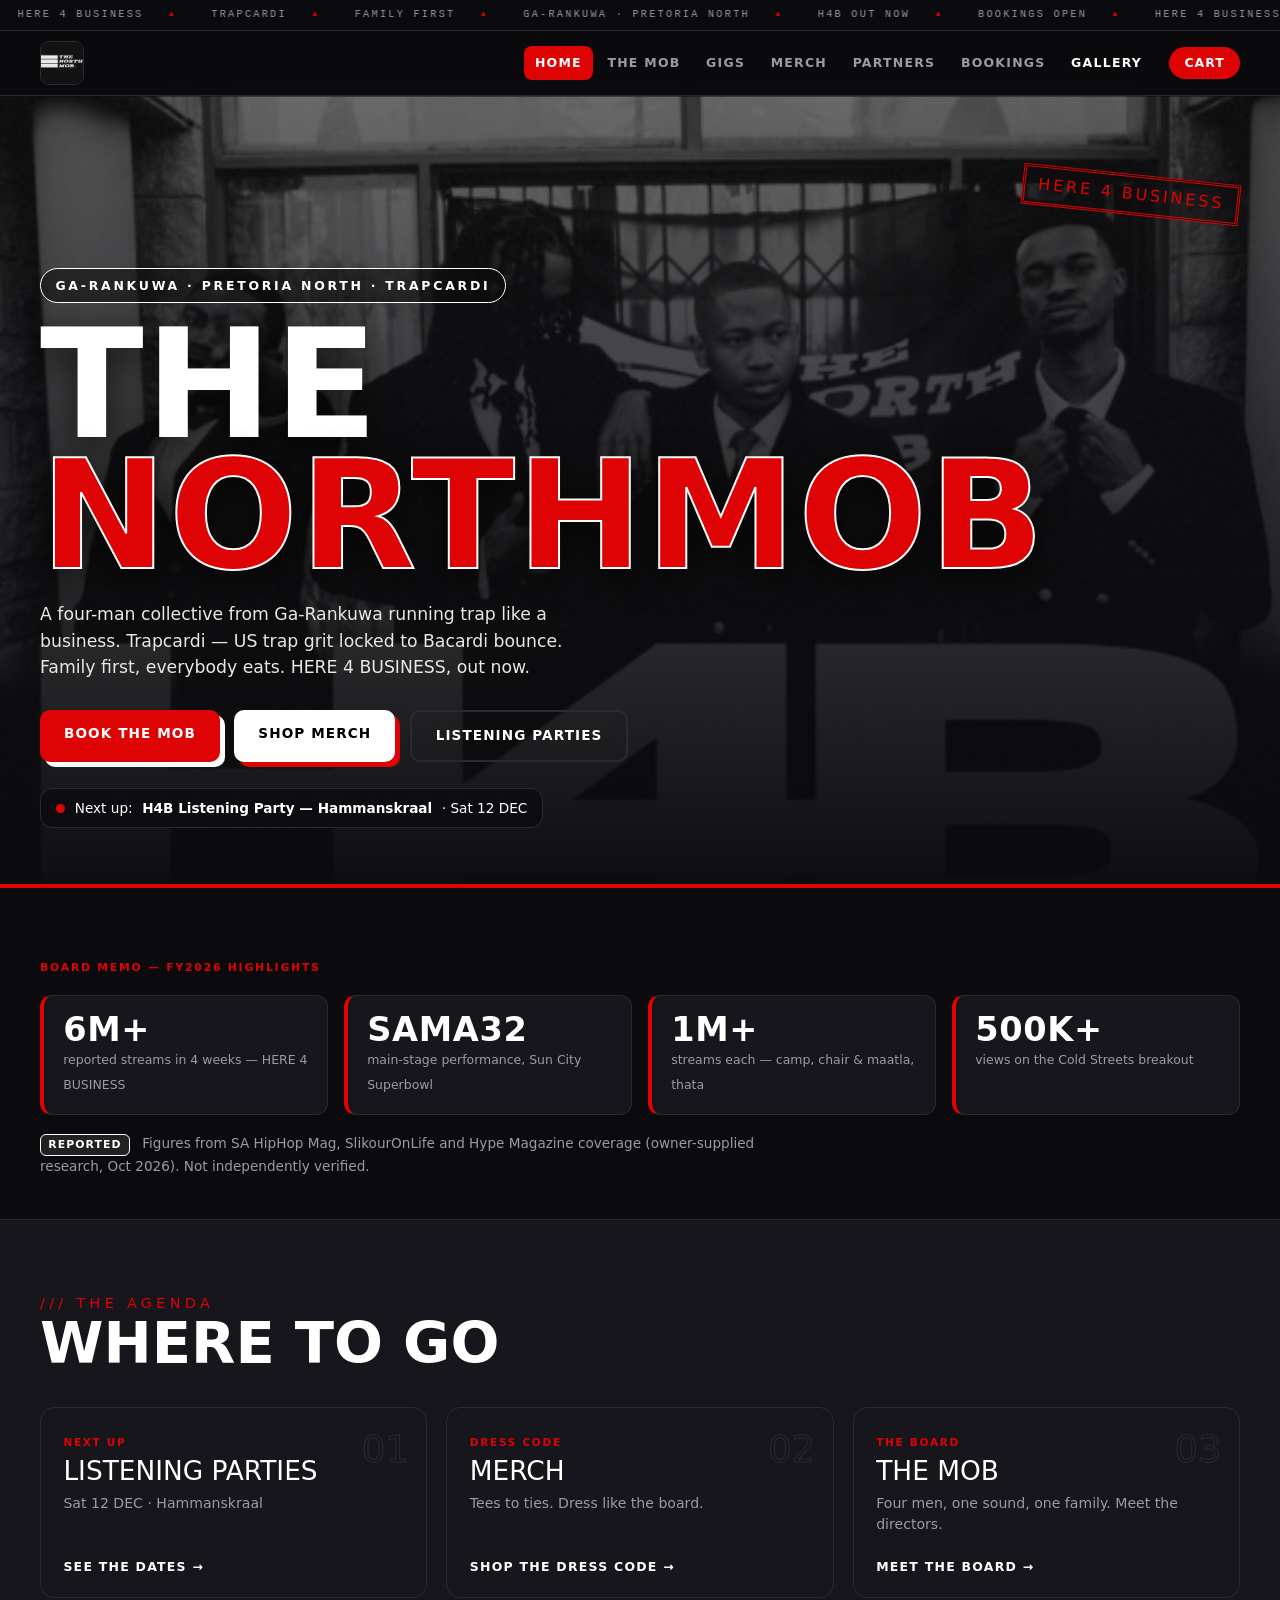
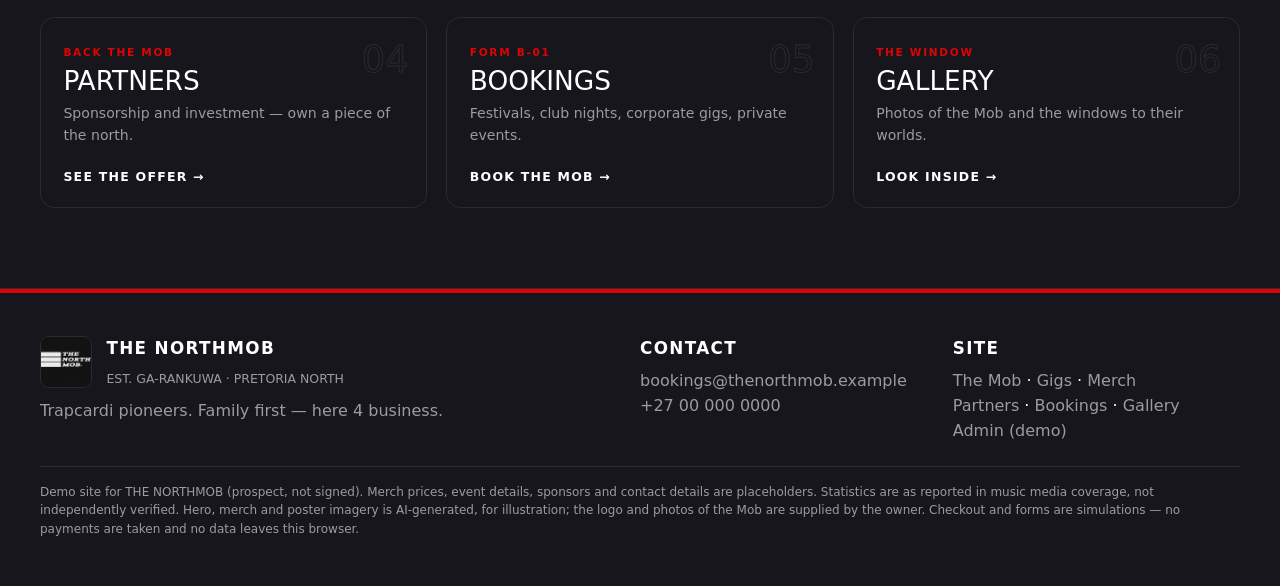
==== index.html @ a61b0e23 "THE NORTHMOB demo site — 7-page storefront + admin (build 5) - Multi-page: home, the-mob, gigs, merc" ====
<!DOCTYPE html>
<html lang="en">
<head>
  <meta charset="UTF-8">
  <meta name="viewport" content="width=device-width, initial-scale=1">
  <title>THE NORTHMOB — Trapcardi · Ga-Rankuwa, Pretoria North</title>
  <meta name="description" content="THE NORTHMOB — the Trapcardi collective from Ga-Rankuwa, Pretoria North. Listening parties, merch, bookings, sponsors and investors. Here 4 Business.">
  <meta name="theme-color" content="#0B0B0E">
  <link rel="icon" type="image/jpeg" href="assets/img/logo.jpg">
  <link rel="apple-touch-icon" href="assets/img/logo.jpg">
  <link rel="stylesheet" href="assets/css/site.css?v=10">
</head>
<body data-page="home">

  <div class="ticker" aria-hidden="true">
    <div class="ticker-track" id="tickerTrack"></div>
  </div>

  <header class="site-nav">
    <div class="container inner">
      <a class="brand" href="index.html" aria-label="THE NORTHMOB — home"><img class="logo-mark" src="assets/img/logo.jpg" alt="THE NORTHMOB"></a>
      <nav class="nav-links" aria-label="Main">
        <a href="index.html" class="active">Home</a>
        <a href="the-mob.html">The Mob</a>
        <a href="gigs.html">Gigs</a>
        <a href="merch.html">Merch</a>
        <a href="partners.html">Partners</a>
        <a href="bookings.html">Bookings</a>
        <a href="gallery.html" class="hot">Gallery</a>
      </nav>
      <button class="cart-btn" id="cartBtn" aria-label="Open cart">
        Cart <span class="cart-count" id="cartCount" style="display:none">0</span>
      </button>
    </div>
  </header>

  <main id="top">

    <!-- HERO -->
    <section class="hero">
      <img class="hero-bg" src="assets/img/hero.jpg?v=2" alt="THE NORTHMOB — client-supplied photograph">
      <div class="container">
        <span class="stamp" aria-hidden="true">Here 4 Business</span>
        <span class="hero-kicker" id="heroKicker">GA-RANKUWA · PRETORIA NORTH · TRAPCARDI</span>
        <h1 class="hero-title" id="heroTitle">THE <span class="row2">NORTHMOB</span></h1>
        <p class="hero-sub" id="heroSub"></p>
        <div class="hero-ctas">
          <a class="btn btn-red" href="bookings.html">Book the Mob</a>
          <a class="btn btn-hl" href="merch.html">Shop merch</a>
          <a class="btn btn-ghost" href="gigs.html">Listening parties</a>
        </div>
        <p class="hero-chip" id="nextGig"></p>
      </div>
    </section>

    <!-- STATS -->
    <section class="section" id="stats" style="padding-bottom:2.6rem">
      <div class="container">
        <p class="form-kicker" style="margin:0 0 1.1rem">Board Memo — FY2026 Highlights</p>
        <div class="stat-strip" id="statStrip"></div>
        <p class="sec-note" style="margin-top:1.1rem"><span class="tag">Reported</span> Figures from SA HipHop Mag, SlikourOnLife and Hype Magazine coverage (owner-supplied research, Oct 2026). Not independently verified.</p>
      </div>
    </section>

    <!-- TEASERS -->
    <section class="section section-alt" id="teasers">
      <div class="container">
        <div class="sec-head">
          <p class="sec-slash">/// THE AGENDA</p>
          <h2 class="sec-title">Where to go</h2>
        </div>
        <div class="teaser-grid">
          <a class="teaser-card" href="gigs.html">
            <span class="teaser-num">01</span>
            <span class="teaser-kicker">Next up</span>
            <span class="teaser-title">Listening parties</span>
            <span class="teaser-blurb" id="teaserNext">H4B listening sessions — dates loading…</span>
            <span class="teaser-go">See the dates →</span>
          </a>
          <a class="teaser-card" href="merch.html">
            <span class="teaser-num">02</span>
            <span class="teaser-kicker">Dress code</span>
            <span class="teaser-title">Merch</span>
            <span class="teaser-blurb">Tees to ties. Dress like the board.</span>
            <span class="teaser-go">Shop the dress code →</span>
          </a>
          <a class="teaser-card" href="the-mob.html">
            <span class="teaser-num">03</span>
            <span class="teaser-kicker">The board</span>
            <span class="teaser-title">The Mob</span>
            <span class="teaser-blurb">Four men, one sound, one family. Meet the directors.</span>
            <span class="teaser-go">Meet the board →</span>
          </a>
          <a class="teaser-card" href="partners.html">
            <span class="teaser-num">04</span>
            <span class="teaser-kicker">Back the mob</span>
            <span class="teaser-title">Partners</span>
            <span class="teaser-blurb">Sponsorship and investment — own a piece of the north.</span>
            <span class="teaser-go">See the offer →</span>
          </a>
          <a class="teaser-card" href="bookings.html">
            <span class="teaser-num">05</span>
            <span class="teaser-kicker">Form B-01</span>
            <span class="teaser-title">Bookings</span>
            <span class="teaser-blurb">Festivals, club nights, corporate gigs, private events.</span>
            <span class="teaser-go">Book the Mob →</span>
          </a>
          <a class="teaser-card" href="gallery.html">
            <span class="teaser-num">06</span>
            <span class="teaser-kicker">The window</span>
            <span class="teaser-title">Gallery</span>
            <span class="teaser-blurb">Photos of the Mob and the windows to their worlds.</span>
            <span class="teaser-go">Look inside →</span>
          </a>
        </div>
      </div>
    </section>

  </main>

  <footer class="site-footer">
    <div class="container">
      <div class="foot-grid">
        <div>
          <div class="letterhead">
            <img class="logo-mark" src="assets/img/logo.jpg" alt="THE NORTHMOB">
            <div>
              <h4>THE NORTHMOB</h4>
              <p class="hint">EST. GA-RANKUWA · PRETORIA NORTH</p>
            </div>
          </div>
          <p style="color:var(--muted);max-width:26rem;margin-top:0.7rem">Trapcardi pioneers. Family first — here 4 business.</p>
        </div>
        <div>
          <h4>Contact</h4>
          <p><a id="footEmail" href="#"></a></p>
          <p><a id="footPhone" href="#"></a></p>
        </div>
        <div>
          <h4>Site</h4>
          <p><a href="the-mob.html">The Mob</a> · <a href="gigs.html">Gigs</a> · <a href="merch.html">Merch</a></p>
          <p><a href="partners.html">Partners</a> · <a href="bookings.html">Bookings</a> · <a href="gallery.html">Gallery</a></p>
          <p><a href="admin.html">Admin (demo)</a></p>
        </div>
      </div>
      <p class="fine">
        Demo site for THE NORTHMOB (prospect, not signed). Merch prices, event details, sponsors and contact details are placeholders.
        Statistics are as reported in music media coverage, not independently verified.
        Hero, merch and poster imagery is AI-generated, for illustration; the logo and photos of the Mob are supplied by the owner.
        Checkout and forms are simulations — no payments are taken and no data leaves this browser.
      </p>
    </div>
  </footer>

  <script src="assets/js/seed.js?v=5"></script>
  <script src="assets/js/store.js?v=1"></script>
  <script src="assets/js/site.js?v=9"></script>
</body>
</html>
---- assets/css/site.css ----
/* THE NORTH MOB — site.css v1
   Dark base + white + Mob Red (volt removed 2026-10-10). No external fonts or CDNs (offline-faithful). */

:root {
  --ink: #0B0B0E;
  --panel: #16161C;
  --panel-2: #1D1D25;
  --line: #2A2A33;
  --paper: #FFFFFF;
  --muted: #9B9BA6;
  --red: #DE0304;
  --red-deep: #A80203;
  --hl: #FFFFFF;
  --hl-dim: rgba(255, 255, 255, 0.09);
  --shadow: 0 18px 40px rgba(0, 0, 0, 0.55);
  --radius: 14px;
  --display: Impact, Haettenschweiler, "Franklin Gothic Medium", "Arial Narrow Bold", "Arial Narrow", system-ui, sans-serif;
  --body: system-ui, -apple-system, "Segoe UI", Roboto, Arial, sans-serif;
}

* { box-sizing: border-box; margin: 0; padding: 0; }
html { scroll-behavior: smooth; }
body {
  background: var(--ink);
  color: var(--paper);
  font-family: var(--body);
  line-height: 1.55;
  -webkit-font-smoothing: antialiased;
}
img { display: block; max-width: 100%; }
a { color: inherit; }
button { font-family: inherit; cursor: pointer; }
input, select, textarea { font-family: inherit; font-size: 1rem; }

:focus-visible { outline: 3px solid var(--hl); outline-offset: 2px; }

.container { width: min(1200px, 100% - 2.5rem); margin-inline: auto; }
.section { padding: 4.5rem 0 5rem; position: relative; }
.section-alt { background: var(--panel); border-block: 1px solid var(--line); }

/* ---------- ticker ---------- */
.ticker {
  background: var(--ink);
  color: var(--muted);
  overflow: hidden;
  white-space: nowrap;
  border-bottom: 1px solid var(--line);
}
.ticker-track {
  display: inline-flex;
  gap: 0;
  animation: ticker-scroll 46s linear infinite;
  will-change: transform;
}
.ticker-track span {
  font-family: ui-monospace, "SF Mono", Menlo, Consolas, "Liberation Mono", monospace;
  font-size: 0.64rem;
  font-weight: 500;
  letter-spacing: 0.22em;
  padding: 0.42rem 1.1rem;
  text-transform: uppercase;
}
.ticker-track span::after { content: "▲"; color: var(--red); margin-left: 1.6rem; font-size: 0.5rem; vertical-align: 1px; }
@keyframes ticker-scroll { from { transform: translateX(0); } to { transform: translateX(-50%); } }
@media (prefers-reduced-motion: reduce) { .ticker-track { animation: none; } }

/* ---------- nav ---------- */
.site-nav {
  position: sticky; top: 0; z-index: 60;
  background: rgba(11, 11, 14, 0.92);
  backdrop-filter: blur(8px);
  border-bottom: 1px solid var(--line);
}
.site-nav .inner {
  display: flex; align-items: center; gap: 1rem;
  padding: 0.65rem 0;
}
.brand {
  font-family: var(--display);
  font-size: 1.25rem;
  letter-spacing: 0.06em;
  text-decoration: none;
  text-transform: uppercase;
  white-space: nowrap;
}
.brand .n { color: var(--red); text-shadow: 2px 2px 0 var(--hl); }
.nav-links {
  display: flex; gap: 0.2rem; align-items: center;
  overflow-x: auto; scrollbar-width: none;
  margin-left: auto;
}
.nav-links::-webkit-scrollbar { display: none; }
.nav-links a {
  text-decoration: none; text-transform: uppercase;
  font-size: 0.78rem; font-weight: 700; letter-spacing: 0.1em;
  color: var(--muted); padding: 0.45rem 0.7rem; border-radius: 8px;
  white-space: nowrap;
  transition: color 0.15s, background 0.15s;
}
.nav-links a:hover { color: var(--paper); background: var(--panel-2); }
.nav-links a.hot { color: var(--hl); }
.cart-btn {
  position: relative;
  background: var(--red); color: #fff; border: none;
  font-weight: 800; font-size: 0.78rem; letter-spacing: 0.08em;
  text-transform: uppercase; padding: 0.55rem 0.95rem; border-radius: 999px;
  flex: none;
  transition: transform 0.12s;
}
.cart-btn:hover { transform: translateY(-1px); }
.cart-count {
  position: absolute; top: -8px; right: -8px;
  background: var(--hl); color: #000;
  font-size: 0.72rem; font-weight: 900;
  min-width: 20px; height: 20px; border-radius: 999px;
  display: grid; place-items: center;
  border: 2px solid var(--ink);
}

/* ---------- buttons ---------- */
.btn {
  display: inline-block; border: none; border-radius: 10px;
  font-weight: 800; text-transform: uppercase; letter-spacing: 0.08em;
  font-size: 0.85rem; padding: 0.85rem 1.5rem; text-decoration: none;
  transition: transform 0.12s, filter 0.12s, background 0.12s;
}
.btn:hover { transform: translateY(-2px); }
.btn:active { transform: translateY(0); }
.btn-red { background: var(--red); color: #fff; box-shadow: 5px 5px 0 var(--hl); }
.btn-red:hover { background: var(--red-deep); }
.btn-hl { background: var(--hl); color: #000; box-shadow: 5px 5px 0 var(--red); }
.btn-ghost { background: transparent; color: var(--paper); border: 2px solid var(--line); }
.btn-ghost:hover { border-color: var(--hl); color: var(--hl); }
.btn-sm { padding: 0.5rem 0.9rem; font-size: 0.75rem; box-shadow: none; }
.btn[disabled], .btn-disabled {
  background: var(--panel-2); color: var(--muted);
  border: 2px dashed var(--line); box-shadow: none; cursor: not-allowed; transform: none;
}

/* ---------- hero ---------- */
.hero {
  position: relative; min-height: 88svh;
  display: grid; align-items: end;
  overflow: hidden;
  border-bottom: 4px solid var(--red);
}
.hero img.hero-bg { position: absolute; inset: 0; width: 100%; height: 100%; object-fit: cover; opacity: 0.6; }
.hero::after {
  content: ""; position: absolute; inset: 0;
  background: linear-gradient(180deg, rgba(11,11,14,0.25) 0%, rgba(11,11,14,0.62) 55%, rgba(11,11,14,0.97) 100%);
}
.hero .container { position: relative; z-index: 2; padding: 7rem 0 3.5rem; }
.hero-kicker {
  display: inline-block;
  font-size: 0.78rem; font-weight: 800; letter-spacing: 0.22em;
  text-transform: uppercase; color: var(--hl);
  border: 1px solid var(--hl); border-radius: 999px;
  padding: 0.4rem 0.9rem; margin-bottom: 1.1rem;
  background: rgba(11, 11, 14, 0.55);
}
.hero-title {
  font-family: var(--display);
  text-transform: uppercase;
  font-size: clamp(3.4rem, 13vw, 9.5rem);
  line-height: 0.86;
  letter-spacing: 0.01em;
  text-shadow: 0 10px 34px rgba(0, 0, 0, 0.7);
}
.hero-title .row2 { color: var(--red); -webkit-text-stroke: 2px var(--paper); }
.hero-sub {
  max-width: 34rem; margin-top: 1.2rem;
  font-size: 1.08rem; color: #E9E7DF;
}
.hero-ctas { display: flex; flex-wrap: wrap; gap: 0.9rem; margin-top: 1.8rem; }
.hero-chip {
  display: inline-flex; gap: 0.6rem; align-items: center;
  margin-top: 1.6rem;
  background: rgba(11, 11, 14, 0.72);
  border: 1px solid var(--line); border-radius: 12px;
  padding: 0.55rem 0.95rem; font-size: 0.85rem;
}
.hero-chip .dot { width: 9px; height: 9px; border-radius: 50%; background: var(--red); animation: pulse 1.6s infinite; }
@keyframes pulse { 0%, 100% { opacity: 1; } 50% { opacity: 0.3; } }

/* ---------- section headers ---------- */
.sec-head { margin-bottom: 2.2rem; }
.sec-slash {
  font-family: var(--display); font-size: 0.9rem;
  color: var(--red); letter-spacing: 0.3em; text-transform: uppercase;
}
.sec-title {
  font-family: var(--display); text-transform: uppercase;
  font-size: clamp(2.1rem, 6vw, 3.6rem); line-height: 0.95;
  margin-top: 0.2rem;
}
.sec-note { color: var(--muted); font-size: 0.85rem; margin-top: 0.7rem; max-width: 46rem; }
.sec-note .tag {
  display: inline-block; background: var(--hl-dim); color: var(--hl);
  border: 1px solid var(--hl); border-radius: 6px;
  font-size: 0.68rem; font-weight: 800; letter-spacing: 0.1em;
  padding: 0.1rem 0.45rem; margin-right: 0.5rem; text-transform: uppercase;
}

/* ---------- gigs ---------- */
.gig-grid { display: grid; gap: 1.2rem; grid-template-columns: 1fr; }
@media (min-width: 900px) { .gig-grid { grid-template-columns: repeat(3, 1fr); } }
.gig-card {
  background: var(--panel); border: 1px solid var(--line); border-radius: var(--radius);
  overflow: hidden; display: flex; flex-direction: column;
  transition: transform 0.15s, border-color 0.15s;
}
.gig-card:hover { transform: translateY(-4px); border-color: var(--red); }
.gig-art { position: relative; aspect-ratio: 4 / 3; overflow: hidden; }
.gig-art img { width: 100%; height: 100%; object-fit: cover; }
.gig-date {
  position: absolute; left: 12px; top: 12px;
  background: var(--paper); color: #000;
  border-radius: 10px; padding: 0.4rem 0.65rem; text-align: center; line-height: 1;
  box-shadow: 0 6px 18px rgba(0, 0, 0, 0.5);
}
.gig-date .d { font-family: var(--display); font-size: 1.5rem; display: block; }
.gig-date .m { font-size: 0.62rem; font-weight: 900; letter-spacing: 0.14em; text-transform: uppercase; }
.gig-body { padding: 1.1rem 1.15rem 1.3rem; display: flex; flex-direction: column; gap: 0.45rem; flex: 1; }
.gig-title { font-family: var(--display); font-size: 1.35rem; text-transform: uppercase; letter-spacing: 0.03em; }
.gig-meta { color: var(--muted); font-size: 0.88rem; }
.gig-meta strong { color: var(--hl); font-weight: 700; }
.gig-body .btn { margin-top: auto; align-self: flex-start; }

/* ---------- merch ---------- */
.merch-grid { display: grid; gap: 1.2rem; grid-template-columns: repeat(2, 1fr); }
@media (min-width: 900px) { .merch-grid { grid-template-columns: repeat(4, 1fr); } }
.product {
  background: var(--panel); border: 1px solid var(--line); border-radius: var(--radius);
  overflow: hidden; display: flex; flex-direction: column;
  transition: transform 0.15s, border-color 0.15s;
}
.product:hover { transform: translateY(-4px); border-color: var(--hl); }
.product-img { aspect-ratio: 1 / 1; overflow: hidden; position: relative; background: #101015; }
.product-img img { width: 100%; height: 100%; object-fit: cover; }
.price-sticker {
  position: absolute; right: -10px; top: 12px;
  background: var(--hl); color: #000;
  font-family: var(--display); font-size: 1.02rem; letter-spacing: 0.04em;
  padding: 0.3rem 0.85rem;
  transform: rotate(4deg);
  box-shadow: -4px 4px 0 var(--red);
}
.soldout {
  position: absolute; inset: 0; display: grid; place-items: center;
  background: rgba(11, 11, 14, 0.72);
  font-family: var(--display); font-size: 1.3rem; letter-spacing: 0.12em;
  color: var(--red); text-transform: uppercase;
}
.product-body { padding: 0.9rem 1rem 1.1rem; display: flex; flex-direction: column; gap: 0.3rem; flex: 1; }
.product-name { font-weight: 800; text-transform: uppercase; letter-spacing: 0.04em; font-size: 0.95rem; }
.product-desc { color: var(--muted); font-size: 0.8rem; min-height: 2.4em; }
.product-ai { font-size: 0.66rem; color: var(--muted); letter-spacing: 0.06em; text-transform: uppercase; }
.product-body .btn { margin-top: auto; align-self: stretch; text-align: center; }

/* ---------- cart drawer ---------- */
.overlay {
  position: fixed; inset: 0; background: rgba(5, 5, 8, 0.7);
  opacity: 0; pointer-events: none; transition: opacity 0.2s; z-index: 90;
}
.overlay.open { opacity: 1; pointer-events: auto; }
.drawer {
  position: fixed; top: 0; right: 0; height: 100%; width: min(430px, 100%);
  background: var(--panel); border-left: 1px solid var(--line);
  transform: translateX(102%); transition: transform 0.25s ease;
  z-index: 100; display: flex; flex-direction: column;
}
.drawer.open { transform: translateX(0); }
.drawer-head {
  display: flex; align-items: center; justify-content: space-between;
  padding: 1rem 1.2rem; border-bottom: 1px solid var(--line);
}
.drawer-head h3 { font-family: var(--display); text-transform: uppercase; letter-spacing: 0.06em; font-size: 1.3rem; }
.x-btn { background: none; border: none; color: var(--muted); font-size: 1.6rem; line-height: 1; }
.x-btn:hover { color: var(--red); }
.drawer-items { flex: 1; overflow-y: auto; padding: 0.9rem 1.2rem; display: flex; flex-direction: column; gap: 0.8rem; }
.cart-line {
  display: grid; grid-template-columns: 64px 1fr auto; gap: 0.8rem; align-items: center;
  background: var(--panel-2); border: 1px solid var(--line); border-radius: 10px; padding: 0.6rem;
}
.cart-line img { width: 64px; height: 64px; object-fit: cover; border-radius: 8px; }
.cart-line .n { font-size: 0.86rem; font-weight: 700; }
.cart-line .p { color: var(--muted); font-size: 0.8rem; }
.qty { display: inline-flex; align-items: center; gap: 0.55rem; margin-top: 0.3rem; }
.qty button {
  width: 26px; height: 26px; border-radius: 7px; border: 1px solid var(--line);
  background: var(--ink); color: var(--paper); font-weight: 900; font-size: 0.9rem;
}
.qty button:hover { border-color: var(--hl); color: var(--hl); }
.qty span { font-weight: 800; min-width: 1.2em; text-align: center; }
.cart-line .line-total { font-family: var(--display); font-size: 1.05rem; }
.rm { background: none; border: none; color: var(--muted); font-size: 0.72rem; text-decoration: underline; padding: 0; margin-top: 0.35rem; }
.rm:hover { color: var(--red); }
.drawer-empty { color: var(--muted); text-align: center; padding: 3rem 1rem; }
.drawer-foot { border-top: 1px solid var(--line); padding: 1rem 1.2rem 1.3rem; display: flex; flex-direction: column; gap: 0.8rem; }
.drawer-total { display: flex; justify-content: space-between; font-family: var(--display); font-size: 1.4rem; }
.vat-note { font-size: 0.7rem; color: var(--muted); }

/* ---------- modal (checkout) ---------- */
.modal {
  position: fixed; inset: 0; z-index: 110; display: grid; place-items: center;
  background: rgba(5, 5, 8, 0.78); padding: 1rem;
  opacity: 0; pointer-events: none; transition: opacity 0.18s;
}
.modal.open { opacity: 1; pointer-events: auto; }
.modal-card {
  width: min(520px, 100%); max-height: 92svh; overflow-y: auto;
  background: var(--panel); border: 1px solid var(--line);
  border-top: 4px solid var(--red); border-radius: var(--radius);
  padding: 1.4rem 1.4rem 1.6rem; box-shadow: var(--shadow);
}
.modal-card h3 { font-family: var(--display); text-transform: uppercase; font-size: 1.5rem; letter-spacing: 0.04em; }
.demo-banner {
  background: var(--hl-dim); border: 1px dashed var(--hl); color: var(--hl);
  border-radius: 8px; font-size: 0.75rem; font-weight: 700; letter-spacing: 0.06em;
  padding: 0.55rem 0.7rem; margin: 0.7rem 0 1rem; text-transform: uppercase;
}
.modal .summary { background: var(--panel-2); border: 1px solid var(--line); border-radius: 10px; padding: 0.8rem 1rem; margin-bottom: 1rem; font-size: 0.9rem; }
.summary .row { display: flex; justify-content: space-between; gap: 1rem; padding: 0.15rem 0; }
.summary .row.total { border-top: 1px solid var(--line); margin-top: 0.4rem; padding-top: 0.5rem; font-family: var(--display); font-size: 1.15rem; }
.radio-row { display: grid; gap: 0.5rem; margin: 0.6rem 0 1rem; }
.radio-pill {
  display: flex; gap: 0.6rem; align-items: flex-start;
  border: 1px solid var(--line); border-radius: 10px; padding: 0.7rem 0.8rem;
  cursor: pointer; background: var(--panel-2);
}
.radio-pill:has(input:checked) { border-color: var(--hl); background: var(--hl-dim); }
.radio-pill input { accent-color: var(--red); margin-top: 0.2rem; }
.radio-pill b { display: block; font-size: 0.88rem; }
.radio-pill small { color: var(--muted); }
.success-box { text-align: center; padding: 1.2rem 0.4rem; }
.success-box .big-ref {
  font-family: var(--display); font-size: 2.2rem; color: var(--hl);
  letter-spacing: 0.06em; margin: 0.5rem 0;
}

/* ---------- forms ---------- */
.field { display: flex; flex-direction: column; gap: 0.3rem; margin-bottom: 0.9rem; }
.field label { font-size: 0.72rem; font-weight: 800; letter-spacing: 0.12em; text-transform: uppercase; color: var(--muted); }
.field input, .field select, .field textarea {
  background: var(--ink); border: 1px solid var(--line); border-radius: 10px;
  color: var(--paper); padding: 0.75rem 0.85rem; width: 100%;
}
.field input:focus, .field select:focus, .field textarea:focus { border-color: var(--hl); outline: none; }
.field textarea { min-height: 96px; resize: vertical; }
.field .err { color: var(--red); font-size: 0.75rem; font-weight: 700; display: none; }
.field.invalid input, .field.invalid select, .field.invalid textarea { border-color: var(--red); }
.field.invalid .err { display: block; }
.form-grid { display: grid; gap: 0 1rem; }
@media (min-width: 800px) { .form-grid.two { grid-template-columns: 1fr 1fr; } }
.form-card {
  background: var(--panel); border: 1px solid var(--line);
  border-radius: var(--radius); padding: 1.4rem;
}
@media (min-width: 800px) { .form-card { padding: 1.8rem; } }

/* ---------- sponsors ---------- */
.partner-strip {
  display: grid; gap: 1rem; grid-template-columns: repeat(2, 1fr);
  margin-bottom: 2.6rem;
}
@media (min-width: 900px) { .partner-strip { grid-template-columns: repeat(3, 1fr); } }
.partner-slot {
  border: 2px dashed var(--line); border-radius: var(--radius);
  min-height: 96px; display: grid; place-items: center; text-align: center;
  color: var(--muted); padding: 1rem; font-size: 0.85rem;
  transition: border-color 0.15s;
}
.partner-slot:hover { border-color: var(--hl); }
.partner-slot b { color: var(--paper); display: block; font-size: 0.95rem; text-transform: uppercase; letter-spacing: 0.06em; }
.tier-grid { display: grid; gap: 1.2rem; grid-template-columns: 1fr; }
@media (min-width: 900px) { .tier-grid { grid-template-columns: repeat(3, 1fr); } }
.tier {
  background: var(--panel); border: 1px solid var(--line); border-radius: var(--radius);
  padding: 1.5rem 1.4rem; display: flex; flex-direction: column; gap: 0.8rem;
}
.tier.feature { border-color: var(--red); box-shadow: 0 0 0 1px var(--red), var(--shadow); }
.tier h3 { font-family: var(--display); font-size: 1.6rem; text-transform: uppercase; }
.tier .tier-tag {
  align-self: flex-start; font-size: 0.66rem; font-weight: 900; letter-spacing: 0.14em;
  text-transform: uppercase; border-radius: 6px; padding: 0.22rem 0.6rem;
}
.tier-tag.t-red { background: var(--red); color: #fff; }
.tier-tag.t-hl { background: var(--hl); color: #000; }
.tier-tag.t-grey { background: var(--panel-2); color: var(--muted); border: 1px solid var(--line); }
.tier ul { list-style: none; display: flex; flex-direction: column; gap: 0.45rem; color: #D9D7CE; font-size: 0.92rem; }
.tier li::before { content: "▸ "; color: var(--red); font-weight: 900; }
.tier li li, .tier .fine { color: var(--muted); font-size: 0.78rem; }

/* ---------- invest ---------- */
.invest-wrap { position: relative; overflow: hidden; border-radius: var(--radius); border: 1px solid var(--line); }
.invest-wrap > img { width: 100%; height: 300px; object-fit: cover; opacity: 0.45; }
@media (min-width: 900px) { .invest-wrap > img { height: 380px; } }
.invest-overlay {
  position: absolute; inset: 0; display: grid; align-items: center;
  background: linear-gradient(90deg, rgba(11,11,14,0.95) 25%, rgba(11,11,14,0.55));
}
.invest-overlay .inner { padding: 2rem; max-width: 640px; }
.value-grid { display: grid; gap: 1rem; grid-template-columns: 1fr; margin-top: 1.4rem; }
@media (min-width: 800px) { .value-grid { grid-template-columns: repeat(3, 1fr); } }
.value-card { background: rgba(22, 22, 28, 0.88); border: 1px solid var(--line); border-radius: 12px; padding: 1rem 1.1rem; }
.value-card b { display: block; font-family: var(--display); text-transform: uppercase; letter-spacing: 0.05em; font-size: 1.05rem; margin-bottom: 0.25rem; }
.value-card b::before { content: "◆ "; color: var(--red); }
.value-card span { color: var(--muted); font-size: 0.85rem; }

/* ---------- instagram ---------- */
.ig-grid { display: grid; gap: 1.2rem; grid-template-columns: 1fr; align-items: start; }
@media (min-width: 900px) { .ig-grid { grid-template-columns: 340px 1fr; } }
.ig-window {
  background: var(--panel); border: 1px solid var(--line); border-radius: var(--radius);
  padding: 1.6rem; text-align: center;
}
.ig-window .avatar {
  width: 88px; height: 88px; border-radius: 50%; object-fit: cover;
  margin: 0 auto 0.9rem; border: 3px solid var(--red); box-shadow: 0 0 0 3px var(--hl);
}
.ig-window h3 { font-family: var(--display); font-size: 1.4rem; text-transform: uppercase; }
.ig-window .handle { color: var(--muted); margin: 0.15rem 0 1rem; font-size: 0.95rem; }
.ig-window .note { font-size: 0.72rem; color: var(--muted); margin-top: 0.7rem; }
.feed-grid { display: grid; grid-template-columns: repeat(3, 1fr); gap: 6px; }
@media (min-width: 560px) { .feed-grid { gap: 10px; } }
.feed-grid button {
  border: 1px solid var(--line); border-radius: 8px; overflow: hidden; padding: 0;
  background: var(--panel-2); position: relative;
}
.feed-grid button:hover { border-color: var(--red); }
.feed-grid img { width: 100%; aspect-ratio: 1 / 1; object-fit: cover; transition: transform 0.2s; }
.feed-grid button:hover img { transform: scale(1.05); }

/* ---------- lightbox ---------- */
.lightbox {
  position: fixed; inset: 0; z-index: 120; display: grid; place-items: center;
  background: rgba(5, 5, 8, 0.92); padding: 1rem;
  opacity: 0; pointer-events: none; transition: opacity 0.15s;
}
.lightbox.open { opacity: 1; pointer-events: auto; }
.lightbox img { max-width: min(92vw, 860px); max-height: 82svh; border-radius: 10px; border: 1px solid var(--line); }
.lightbox .lb-nav {
  position: absolute; top: 50%; transform: translateY(-50%);
  background: rgba(22, 22, 28, 0.85); color: var(--paper);
  border: 1px solid var(--line); border-radius: 999px;
  width: 46px; height: 46px; font-size: 1.3rem;
}
.lightbox .lb-prev { left: 10px; } .lightbox .lb-next { right: 10px; }
.lightbox .lb-close { position: absolute; top: 12px; right: 14px; font-size: 1.6rem; background: none; border: none; color: var(--muted); }
.lightbox .lb-close:hover { color: var(--red); }

/* ---------- footer ---------- */
.site-footer { border-top: 4px solid var(--red); background: var(--panel); padding: 2.6rem 0 3rem; }
.foot-grid { display: grid; gap: 1.6rem; grid-template-columns: 1fr; }
@media (min-width: 800px) { .foot-grid { grid-template-columns: 2fr 1fr 1fr; } }
.site-footer h4 { font-family: var(--display); text-transform: uppercase; letter-spacing: 0.08em; margin-bottom: 0.5rem; font-size: 1.05rem; }
.site-footer a { color: var(--muted); text-decoration: none; }
.site-footer a:hover { color: var(--hl); }
.site-footer .fine { color: var(--muted); font-size: 0.75rem; margin-top: 1.4rem; border-top: 1px solid var(--line); padding-top: 1rem; }

/* ---------- toast ---------- */
.toast {
  position: fixed; left: 50%; bottom: 22px; transform: translate(-50%, 20px);
  background: var(--hl); color: #000; font-weight: 800; font-size: 0.85rem;
  border-radius: 999px; padding: 0.7rem 1.3rem; z-index: 130;
  box-shadow: 0 10px 30px rgba(0, 0, 0, 0.5);
  opacity: 0; pointer-events: none; transition: opacity 0.2s, transform 0.2s;
}
.toast.show { opacity: 1; transform: translate(-50%, 0); }

/* ---------- success panel (forms) ---------- */
.success-panel {
  background: var(--hl-dim); border: 1px solid var(--hl); border-radius: 12px;
  padding: 1.4rem; text-align: center;
}
.success-panel .ref { font-family: var(--display); font-size: 1.7rem; color: var(--hl); letter-spacing: 0.05em; }

/* ---------- ADMIN ---------- */
.admin-top { border-bottom: 1px solid var(--line); background: var(--panel); }
.admin-top .inner { display: flex; align-items: center; gap: 1rem; padding: 0.8rem 0; flex-wrap: wrap; }
.admin-badge {
  background: var(--hl); color: #000; font-weight: 900; font-size: 0.68rem;
  letter-spacing: 0.14em; padding: 0.3rem 0.6rem; border-radius: 6px; text-transform: uppercase;
}
.admin-title { font-family: var(--display); font-size: 1.3rem; text-transform: uppercase; letter-spacing: 0.05em; }
.admin-top .to-site { margin-left: auto; }
.tabs { display: flex; gap: 0.35rem; overflow-x: auto; padding: 0.7rem 0; scrollbar-width: none; }
.tabs::-webkit-scrollbar { display: none; }
.tab {
  background: var(--panel-2); color: var(--muted); border: 1px solid var(--line);
  border-radius: 999px; padding: 0.45rem 1rem; font-weight: 800; font-size: 0.76rem;
  letter-spacing: 0.1em; text-transform: uppercase; white-space: nowrap;
}
.tab.active { background: var(--red); border-color: var(--red); color: #fff; }
.tab .count {
  background: var(--hl); color: #000; border-radius: 999px;
  font-size: 0.66rem; padding: 0.05rem 0.45rem; margin-left: 0.4rem;
}
.admin-panel { display: none; }
.admin-panel.active { display: block; }
.panel-card { background: var(--panel); border: 1px solid var(--line); border-radius: var(--radius); padding: 1.3rem; margin-bottom: 1.2rem; }
.panel-card h3 { font-family: var(--display); text-transform: uppercase; font-size: 1.2rem; letter-spacing: 0.05em; margin-bottom: 1rem; }
table.tbl { width: 100%; border-collapse: collapse; font-size: 0.88rem; }
.tbl th { text-align: left; color: var(--muted); font-size: 0.68rem; letter-spacing: 0.12em; text-transform: uppercase; padding: 0.5rem 0.6rem; border-bottom: 1px solid var(--line); }
.tbl td { padding: 0.65rem 0.6rem; border-bottom: 1px solid var(--line); vertical-align: top; }
.tbl tr:hover td { background: var(--panel-2); }
.tbl .num { font-variant-numeric: tabular-nums; }
.status-chip {
  display: inline-block; border-radius: 999px; font-size: 0.68rem; font-weight: 900;
  letter-spacing: 0.1em; text-transform: uppercase; padding: 0.22rem 0.6rem;
}
.st-new { background: var(--hl); color: #000; }
.st-confirmed { background: var(--red); color: #fff; }
.st-fulfilled { background: var(--panel-2); color: var(--muted); border: 1px solid var(--line); }
.st-cancelled { background: transparent; color: var(--muted); border: 1px dashed var(--line); text-decoration: line-through; }
.type-chip { border-radius: 6px; font-size: 0.66rem; font-weight: 900; padding: 0.2rem 0.5rem; letter-spacing: 0.08em; text-transform: uppercase; }
.ty-booking { background: var(--hl); color: #000; }
.ty-sponsorship { background: var(--red); color: #fff; }
.ty-investment { background: var(--paper); color: #000; }
.row-actions { display: flex; gap: 0.4rem; flex-wrap: wrap; }
.admin-input {
  background: var(--ink); border: 1px solid var(--line); border-radius: 8px;
  color: var(--paper); padding: 0.5rem 0.6rem; width: 100%;
}
.admin-input:focus { border-color: var(--hl); outline: none; }
.check-line { display: flex; align-items: center; gap: 0.5rem; font-size: 0.85rem; color: var(--muted); }
.check-line input { accent-color: var(--red); width: 18px; height: 18px; }
.edit-grid { display: grid; gap: 0.8rem; grid-template-columns: 1fr; }
@media (min-width: 900px) { .edit-grid.c4 { grid-template-columns: 2fr 1fr 1fr 1fr; } .edit-grid.c3 { grid-template-columns: 1fr 1fr 1fr; } }
.fieldline { display: flex; flex-direction: column; gap: 0.25rem; font-size: 0.8rem; }
.fieldline .lab { color: var(--muted); font-size: 0.66rem; font-weight: 800; letter-spacing: 0.1em; text-transform: uppercase; }
.hint { color: var(--muted); font-size: 0.78rem; }
.empty-note { color: var(--muted); padding: 1.4rem 0; text-align: center; }
.order-items li { list-style: none; color: var(--muted); font-size: 0.8rem; }

/* utility */
.mt { margin-top: 1.4rem; }
.hidden { display: none !important; }

/* ---------- v2 additions: logo, stats, story, crew, IG cards ---------- */
.logo-mark { height: 38px; width: 38px; border-radius: 9px; object-fit: cover; border: 1px solid var(--line); flex: none; }
.site-nav .brand { display: inline-flex; align-items: center; gap: 0.6rem; }

.stat-strip { display: grid; gap: 1rem; grid-template-columns: repeat(2, 1fr); }
@media (min-width: 900px) { .stat-strip { grid-template-columns: repeat(4, 1fr); } }
.stat-card { background: var(--panel); border: 1px solid var(--line); border-left: 4px solid var(--red); border-radius: 12px; padding: 1.1rem 1.2rem; }
.stat-card b { display: block; font-family: var(--display); font-size: 2.1rem; line-height: 1; letter-spacing: 0.02em; }
.stat-card span { color: var(--muted); font-size: 0.78rem; }

.story-grid { display: grid; gap: 1.2rem; grid-template-columns: 1fr; }
@media (min-width: 900px) { .story-grid { grid-template-columns: repeat(3, 1fr); } }
.story-card { background: var(--panel); border: 1px solid var(--line); border-radius: var(--radius); padding: 1.6rem 1.4rem; }
.story-card h3 { font-family: var(--display); font-size: 1.55rem; text-transform: uppercase; margin-bottom: 0.6rem; letter-spacing: 0.03em; }
.story-card h3::before { content: "// "; color: var(--red); }
.story-card p { color: #D9D7CE; font-size: 0.93rem; }
.story-card p + p { margin-top: 0.5rem; }
.story-card strong { color: #fff; }

.crew-grid { display: grid; gap: 1.2rem; grid-template-columns: repeat(2, 1fr); }
@media (min-width: 900px) { .crew-grid { grid-template-columns: repeat(4, 1fr); } }
.member-card { background: var(--panel); border: 1px solid var(--line); border-radius: var(--radius); overflow: hidden; display: flex; flex-direction: column; transition: transform 0.15s, border-color 0.15s; }
.member-card:hover { transform: translateY(-4px); border-color: var(--red); }
.member-photo { aspect-ratio: 3 / 4; position: relative; overflow: hidden; background: var(--panel-2); display: grid; place-items: center; }
.member-photo img { width: 100%; height: 100%; object-fit: cover; }
.monogram { font-family: var(--display); font-size: 3.6rem; color: var(--paper); text-shadow: 4px 4px 0 var(--red); letter-spacing: 0.04em; }
.member-photo .tag { position: absolute; bottom: 10px; left: 10px; background: var(--red); color: #fff; font-size: 0.6rem; font-weight: 900; letter-spacing: 0.12em; text-transform: uppercase; border-radius: 6px; padding: 0.2rem 0.5rem; }
.member-body { padding: 1rem 1.1rem 1.2rem; display: flex; flex-direction: column; gap: 0.35rem; flex: 1; }
.member-name { font-family: var(--display); font-size: 1.28rem; text-transform: uppercase; letter-spacing: 0.03em; }
.member-role { color: var(--muted); font-size: 0.8rem; }
.member-ig { margin-top: auto; padding-top: 0.55rem; font-size: 0.8rem; font-weight: 800; color: var(--paper); text-decoration: none; letter-spacing: 0.04em; }
.member-ig:hover { color: var(--red); }

.ig-cards { display: grid; gap: 1rem; grid-template-columns: repeat(auto-fit, minmax(165px, 1fr)); margin-bottom: 2rem; }
.ig-cards .ig-window { padding: 1.2rem 1rem; }
.ig-cards .ig-window .avatar { width: 64px; height: 64px; }
.ig-cards .ig-window h3 { font-size: 1.05rem; }
.avatar-mono { width: 64px; height: 64px; border-radius: 50%; display: grid; place-items: center; font-family: var(--display); font-size: 1.5rem; letter-spacing: 0.05em; background: var(--panel-2); border: 3px solid var(--red); box-shadow: 0 0 0 3px #fff; margin: 0 auto 0.8rem; color: var(--paper); }

/* long single-word names (e.g. Orieblxckmaestro) must never blow the grid */
.ig-window { min-width: 0; }
.ig-window h3 { overflow-wrap: anywhere; }
.member-card { min-width: 0; }
.member-name { overflow-wrap: anywhere; }

/* ---------- v3: mafia boardroom ---------- */
.logo-mark { height: 44px; width: 44px; }
.stamp {
  position: absolute; top: 1.1rem; right: 0;
  transform: rotate(6deg);
  border: 3px double var(--red); color: var(--red);
  font-family: var(--display); font-size: 1rem; letter-spacing: 0.18em;
  padding: 0.32rem 0.8rem; text-transform: uppercase;
  background: rgba(11, 11, 14, 0.55);
}
.sec-head { position: relative; }
.seal { position: absolute; right: 0; top: 0; width: 112px; height: 112px; color: var(--paper); opacity: 0.9; }
@media (max-width: 860px) { .seal { display: none; } }
.form-kicker {
  font-size: 0.68rem; font-weight: 900; letter-spacing: 0.16em;
  text-transform: uppercase; color: var(--red); margin: -0.4rem 0 1rem;
}
.biz-card { border-top: 4px solid var(--red); }
.biz-top { display: flex; gap: 0.8rem; align-items: center; padding: 1rem 1.1rem 0.85rem; border-bottom: 1px dashed var(--line); }
.biz-mono {
  font-family: var(--display); font-size: 1.5rem; color: var(--paper);
  background: var(--panel-2); border: 2px solid var(--red); border-radius: 10px;
  width: 52px; height: 52px; display: grid; place-items: center; flex: none;
}
.biz-head { min-width: 0; }
.biz-title { font-size: 0.64rem; font-weight: 900; letter-spacing: 0.13em; text-transform: uppercase; color: var(--red); }
.biz-photo {
  aspect-ratio: 16 / 10; position: relative; display: grid; place-items: center; overflow: hidden;
  background: repeating-linear-gradient(-45deg, #141419 0 12px, #101015 12px 24px);
  border-bottom: 1px dashed var(--line);
}
.biz-photo img { position: absolute; inset: 0; width: 100%; height: 100%; object-fit: cover; }
.biz-stamp {
  transform: rotate(-8deg);
  border: 3px double var(--red); color: var(--red);
  font-family: var(--display); font-size: 1.25rem; letter-spacing: 0.2em;
  padding: 0.18rem 0.7rem; opacity: 0.85;
}
.biz-body { padding: 0.9rem 1.1rem 1rem; display: flex; flex-direction: column; gap: 0.4rem; flex: 1; }
.biz-foot {
  margin-top: auto; display: flex; justify-content: space-between; align-items: center;
  border-top: 1px solid var(--line); padding-top: 0.6rem;
  font-size: 0.6rem; font-weight: 900; letter-spacing: 0.16em; color: var(--muted); text-transform: uppercase;
}
.biz-no { color: var(--paper); }
.letterhead { display: flex; gap: 0.9rem; align-items: center; }
.letterhead .logo-mark { height: 52px; width: 52px; }

/* stamp clears the kicker on small screens */
@media (max-width: 720px) { .stamp { display: none; } }

/* ---------- v4: multi-page ---------- */
.nav-links a.active { color: #fff; background: var(--red); }
.page-gap { padding-top: 3.4rem; }
.teaser-grid { display: grid; gap: 1.2rem; grid-template-columns: 1fr; }
@media (min-width: 700px) { .teaser-grid { grid-template-columns: repeat(2, 1fr); } }
@media (min-width: 1000px) { .teaser-grid { grid-template-columns: repeat(3, 1fr); } }
.teaser-card {
  position: relative; display: flex; flex-direction: column; gap: 0.5rem;
  background: var(--panel); border: 1px solid var(--line); border-radius: var(--radius);
  padding: 1.6rem 1.4rem 1.3rem; text-decoration: none; color: var(--paper);
  overflow: hidden; transition: transform 0.15s, border-color 0.15s; min-height: 172px;
}
.teaser-card:hover { transform: translateY(-4px); border-color: var(--red); }
.teaser-kicker { font-size: 0.66rem; font-weight: 900; letter-spacing: 0.16em; color: var(--red); text-transform: uppercase; }
.teaser-title { font-family: var(--display); font-size: 1.65rem; text-transform: uppercase; line-height: 1; }
.teaser-blurb { color: var(--muted); font-size: 0.88rem; }
.teaser-go { margin-top: auto; padding-top: 0.8rem; font-weight: 800; font-size: 0.78rem; letter-spacing: 0.1em; text-transform: uppercase; color: var(--paper); }
.teaser-card:hover .teaser-go { color: var(--red); }
.teaser-num { position: absolute; top: 0.8rem; right: 1.1rem; font-family: var(--display); font-size: 2.3rem; color: transparent; -webkit-text-stroke: 1px var(--line); }

/* ---------- v5: typographic event posters (no imagery) ---------- */
.gig-poster {
  background: var(--panel); border: 1px solid var(--line); border-radius: var(--radius);
  overflow: hidden; display: flex; flex-direction: column; position: relative;
  transition: transform 0.15s, border-color 0.15s;
}
.gig-poster:hover { transform: translateY(-4px); border-color: var(--red); }
.gp-kicker {
  font-size: 0.64rem; font-weight: 900; letter-spacing: 0.2em;
  color: var(--red); text-transform: uppercase; padding: 1.15rem 1.2rem 0;
}
.gp-date { display: flex; align-items: baseline; gap: 0.6rem; padding: 0.4rem 1.2rem 0; }
.gp-date .d { font-family: var(--display); font-size: 4.8rem; line-height: 0.88; }
.gp-date .m { font-family: var(--display); font-size: 1.4rem; color: var(--red); letter-spacing: 0.04em; }
.gp-title { font-family: var(--display); font-size: 1.6rem; text-transform: uppercase; line-height: 1; padding: 0.9rem 1.2rem 0.4rem; overflow-wrap: anywhere; }
.gp-meta { color: var(--muted); font-size: 0.88rem; padding: 0 1.2rem; }
.gp-meta strong { color: #fff; }
.gp-rule { height: 4px; margin: 1rem 1.2rem 0; background: linear-gradient(90deg, var(--red) 0 64px, var(--line) 64px 100%); }
.gp-body { padding: 1rem 1.2rem 1.3rem; margin-top: auto; display: flex; flex-direction: column; gap: 0.6rem; }
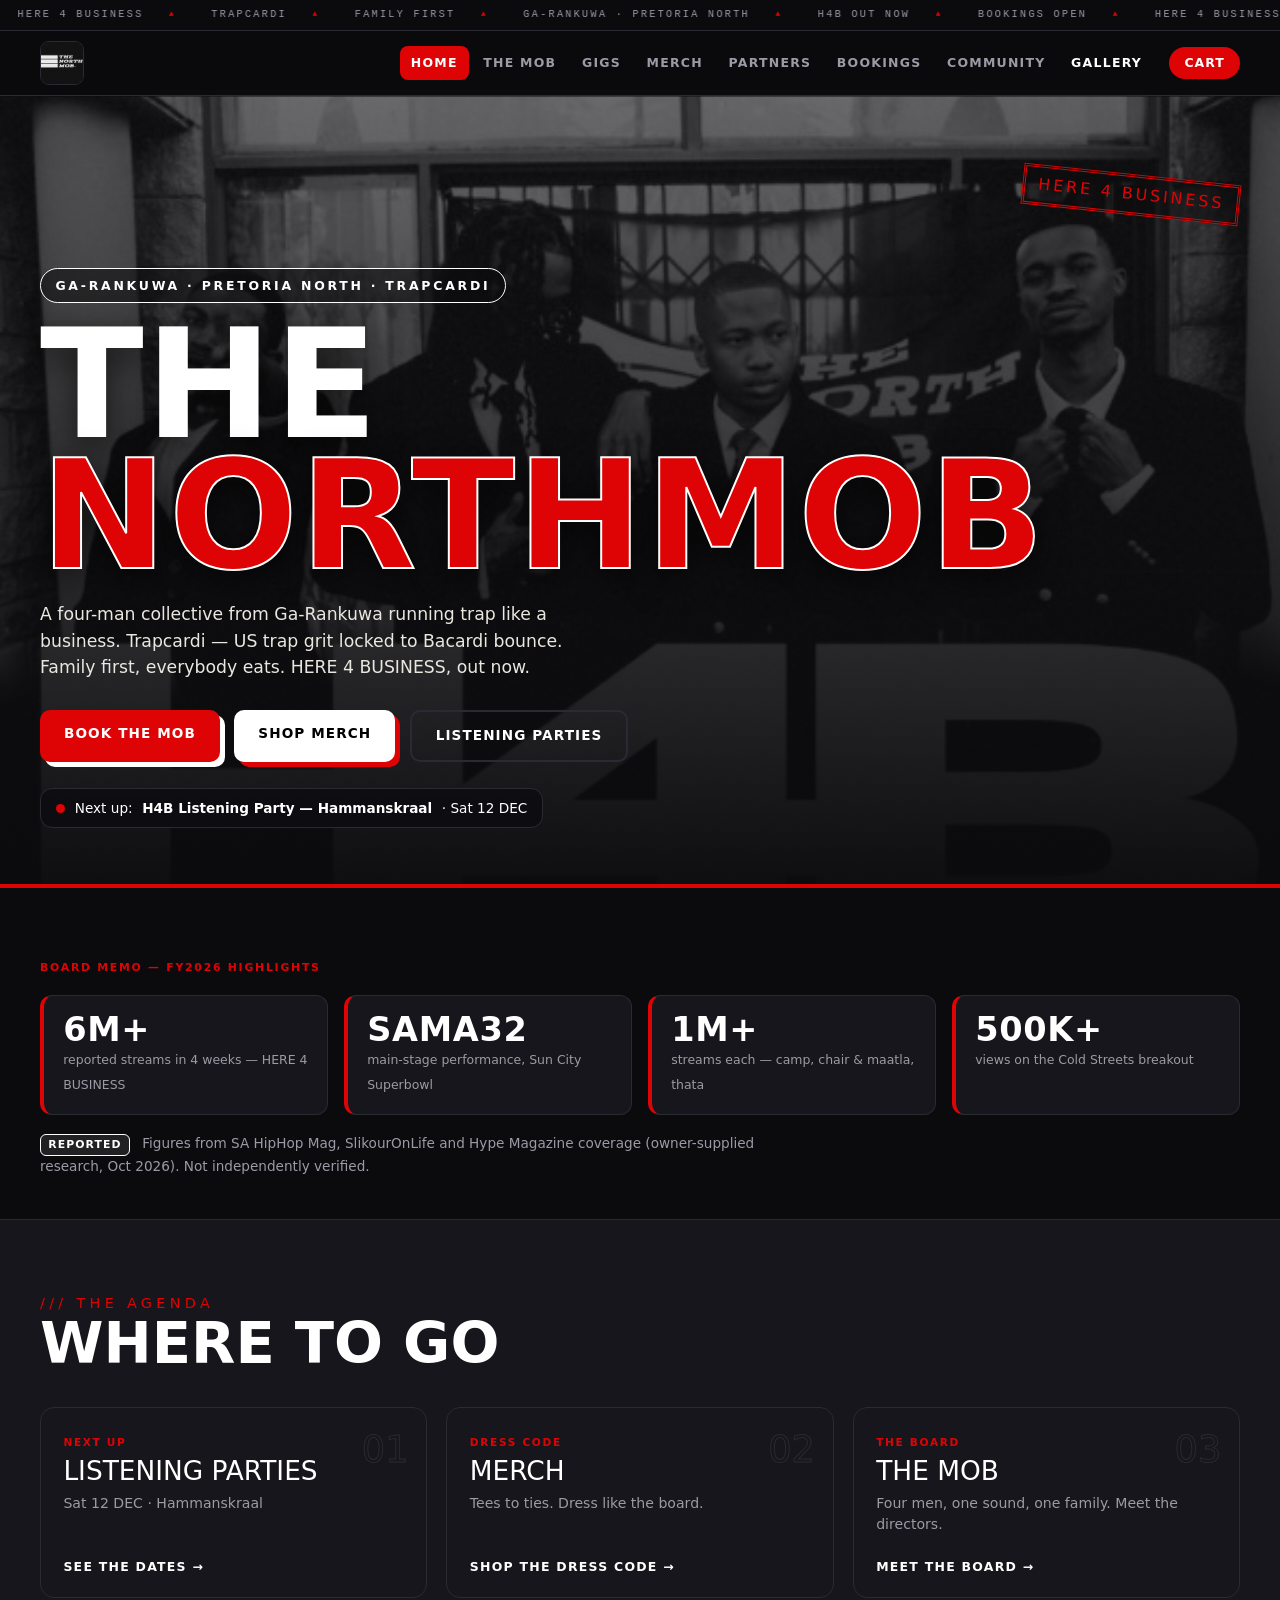
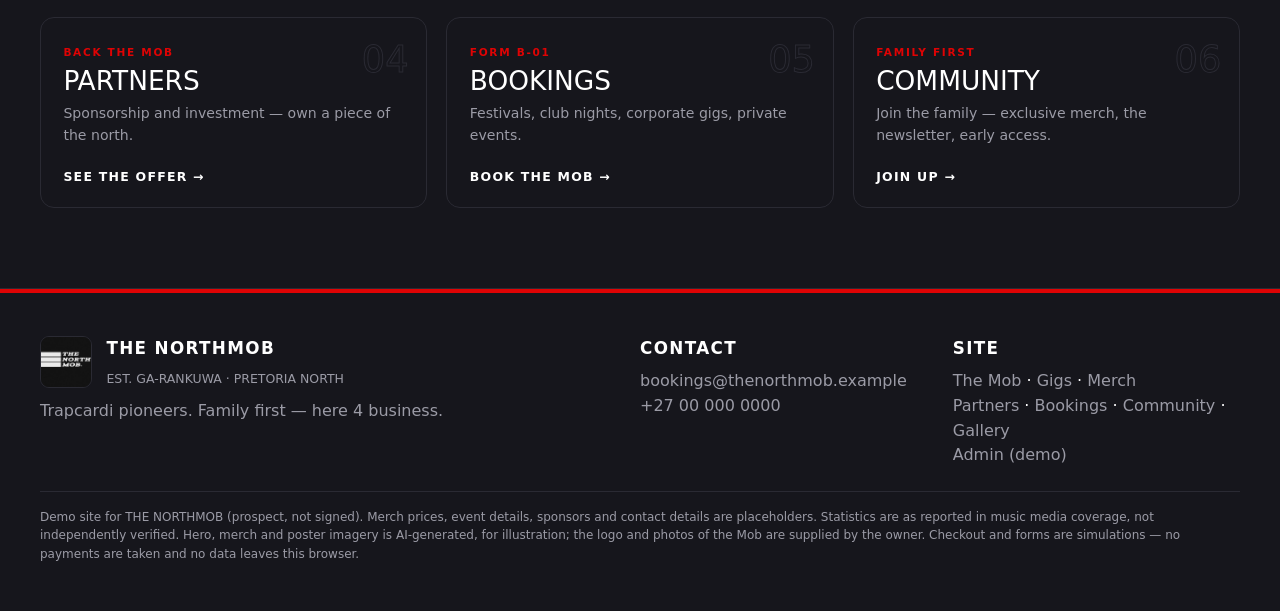
==== commit 1c7897f1: "Community, CRM, uploads, sized merch (build 6) - Community page (Agenda 09 / Form F-01): join the fa" ====
--- a/index.html
+++ b/index.html
@@ -8,7 +8,7 @@
   <meta name="theme-color" content="#0B0B0E">
   <link rel="icon" type="image/jpeg" href="assets/img/logo.jpg">
   <link rel="apple-touch-icon" href="assets/img/logo.jpg">
-  <link rel="stylesheet" href="assets/css/site.css?v=10">
+  <link rel="stylesheet" href="assets/css/site.css?v=11">
 </head>
 <body data-page="home">
 
@@ -26,6 +26,7 @@
         <a href="merch.html">Merch</a>
         <a href="partners.html">Partners</a>
         <a href="bookings.html">Bookings</a>
+        <a href="community.html">Community</a>
         <a href="gallery.html" class="hot">Gallery</a>
       </nav>
       <button class="cart-btn" id="cartBtn" aria-label="Open cart">
@@ -105,12 +106,12 @@
             <span class="teaser-blurb">Festivals, club nights, corporate gigs, private events.</span>
             <span class="teaser-go">Book the Mob →</span>
           </a>
-          <a class="teaser-card" href="gallery.html">
+          <a class="teaser-card" href="community.html">
             <span class="teaser-num">06</span>
-            <span class="teaser-kicker">The window</span>
-            <span class="teaser-title">Gallery</span>
-            <span class="teaser-blurb">Photos of the Mob and the windows to their worlds.</span>
-            <span class="teaser-go">Look inside →</span>
+            <span class="teaser-kicker">Family first</span>
+            <span class="teaser-title">Community</span>
+            <span class="teaser-blurb">Join the family — exclusive merch, the newsletter, early access.</span>
+            <span class="teaser-go">Join up →</span>
           </a>
         </div>
       </div>
@@ -139,7 +140,7 @@
         <div>
           <h4>Site</h4>
           <p><a href="the-mob.html">The Mob</a> · <a href="gigs.html">Gigs</a> · <a href="merch.html">Merch</a></p>
-          <p><a href="partners.html">Partners</a> · <a href="bookings.html">Bookings</a> · <a href="gallery.html">Gallery</a></p>
+          <p><a href="partners.html">Partners</a> · <a href="bookings.html">Bookings</a> · <a href="community.html">Community</a> · <a href="gallery.html">Gallery</a></p>
           <p><a href="admin.html">Admin (demo)</a></p>
         </div>
       </div>
@@ -152,8 +153,8 @@
     </div>
   </footer>
 
-  <script src="assets/js/seed.js?v=5"></script>
-  <script src="assets/js/store.js?v=1"></script>
-  <script src="assets/js/site.js?v=9"></script>
+  <script src="assets/js/seed.js?v=6"></script>
+  <script src="assets/js/store.js?v=2"></script>
+  <script src="assets/js/site.js?v=11"></script>
 </body>
 </html>
--- a/assets/css/site.css
+++ b/assets/css/site.css
@@ -672,3 +672,59 @@
 .gp-meta strong { color: #fff; }
 .gp-rule { height: 4px; margin: 1rem 1.2rem 0; background: linear-gradient(90deg, var(--red) 0 64px, var(--line) 64px 100%); }
 .gp-body { padding: 1rem 1.2rem 1.3rem; margin-top: auto; display: flex; flex-direction: column; gap: 0.6rem; }
+
+/* ---------- v7: sizes, exclusive, member chip, CRM, gallery manager ---------- */
+.size-pills { display: flex; flex-wrap: wrap; gap: 0.35rem; margin: 0.35rem 0 0.6rem; }
+.size-pills input { position: absolute; opacity: 0; pointer-events: none; }
+.size-pill {
+  border: 1px solid var(--line); border-radius: 8px; padding: 0.28rem 0.62rem;
+  font-size: 0.74rem; font-weight: 900; letter-spacing: 0.06em; color: var(--muted);
+  cursor: pointer; transition: color 0.12s, border-color 0.12s, background 0.12s;
+}
+.size-pill:hover { color: var(--paper); border-color: var(--paper); }
+.size-pills input:checked + .size-pill { background: var(--red); border-color: var(--red); color: #fff; }
+.size-pills input:focus-visible + .size-pill { outline: 3px solid var(--hl); outline-offset: 2px; }
+.cart-size { background: var(--panel-2); border: 1px solid var(--line); border-radius: 5px; font-size: 0.68rem; padding: 0 0.3rem; font-weight: 900; }
+.member-flag {
+  position: absolute; left: 12px; top: 12px; background: var(--red); color: #fff;
+  font-size: 0.6rem; font-weight: 900; letter-spacing: 0.14em; border-radius: 6px; padding: 0.22rem 0.5rem;
+}
+.product-locked .product-img img { filter: blur(9px) grayscale(0.4) brightness(0.75); }
+.locked-veil { position: absolute; inset: 0; display: grid; place-items: center; }
+.locked-veil .lock {
+  border: 3px double var(--red); color: var(--red); background: rgba(11,11,14,0.55);
+  font-family: var(--display); font-size: 1.05rem; letter-spacing: 0.18em; padding: 0.4rem 0.9rem;
+  transform: rotate(-5deg);
+}
+.member-chip {
+  background: var(--red); color: #fff; font-size: 0.62rem; font-weight: 900;
+  letter-spacing: 0.16em; border-radius: 999px; padding: 0.32rem 0.7rem; flex: none;
+  border: 2px solid #fff;
+}
+.check-grid { display: grid; grid-template-columns: 1fr 1fr; gap: 0.5rem; }
+@media (max-width: 560px) { .check-grid { grid-template-columns: 1fr; } }
+fieldset.field { border: none; }
+.st-crm-new { background: var(--panel-2); color: var(--paper); border: 1px solid var(--line); }
+.st-crm-contacted { background: var(--red); color: #fff; }
+.st-crm-member { background: var(--hl); color: #000; }
+.st-crm-partner { background: var(--paper); color: #000; }
+.crm-event { padding: 0.55rem 0; border-bottom: 1px dashed var(--line); }
+.crm-event:last-child { border-bottom: none; }
+.pm-grid { display: grid; grid-template-columns: repeat(auto-fill, minmax(96px, 1fr)); gap: 0.7rem; }
+.pm-cell { position: relative; border: 1px solid var(--line); border-radius: 10px; overflow: hidden; background: var(--panel-2); }
+.pm-thumb { width: 100%; aspect-ratio: 1/1; object-fit: cover; display: block; }
+.pm-ctl { position: absolute; bottom: 4px; right: 4px; display: flex; gap: 4px; }
+.pm-btn {
+  width: 24px; height: 24px; border-radius: 6px; border: 1px solid var(--line);
+  background: rgba(11,11,14,0.85); color: var(--paper); font-size: 0.7rem; line-height: 1;
+}
+.pm-btn:hover { border-color: var(--red); color: var(--red); }
+.pm-del:hover { border-color: var(--red); background: var(--red); color: #fff; }
+.member-preview { width: 74px; height: 74px; object-fit: cover; border-radius: 10px; border: 1px solid var(--line); display: block; margin: 0.3rem 0; }
+.storage-banner {
+  display: none; margin: 0.5rem 0 0; padding: 0.6rem 0.8rem; border-radius: 8px;
+  background: rgba(222, 3, 4, 0.14); border: 1px solid var(--red); color: var(--red);
+  font-size: 0.78rem; font-weight: 700;
+}
+.storage-banner.show { display: block; }
+.upload-wrap { display: inline-block; }
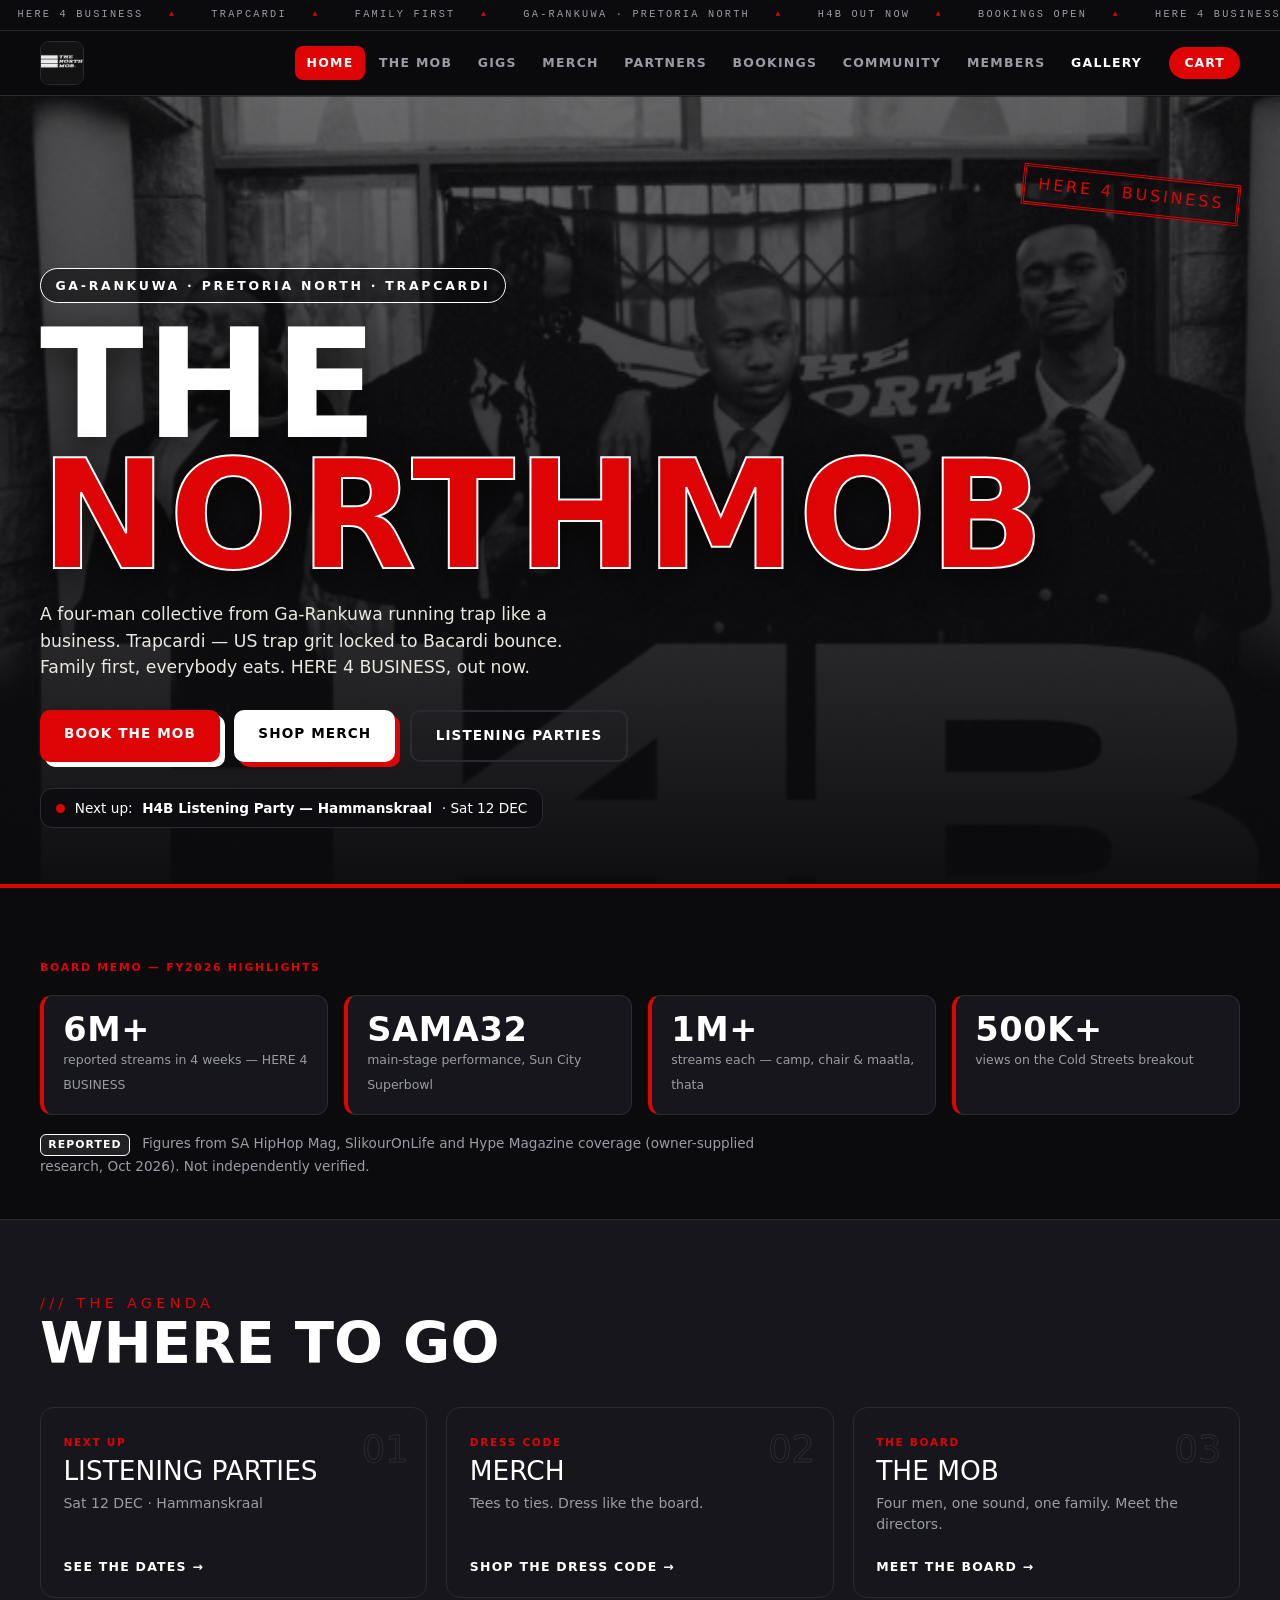
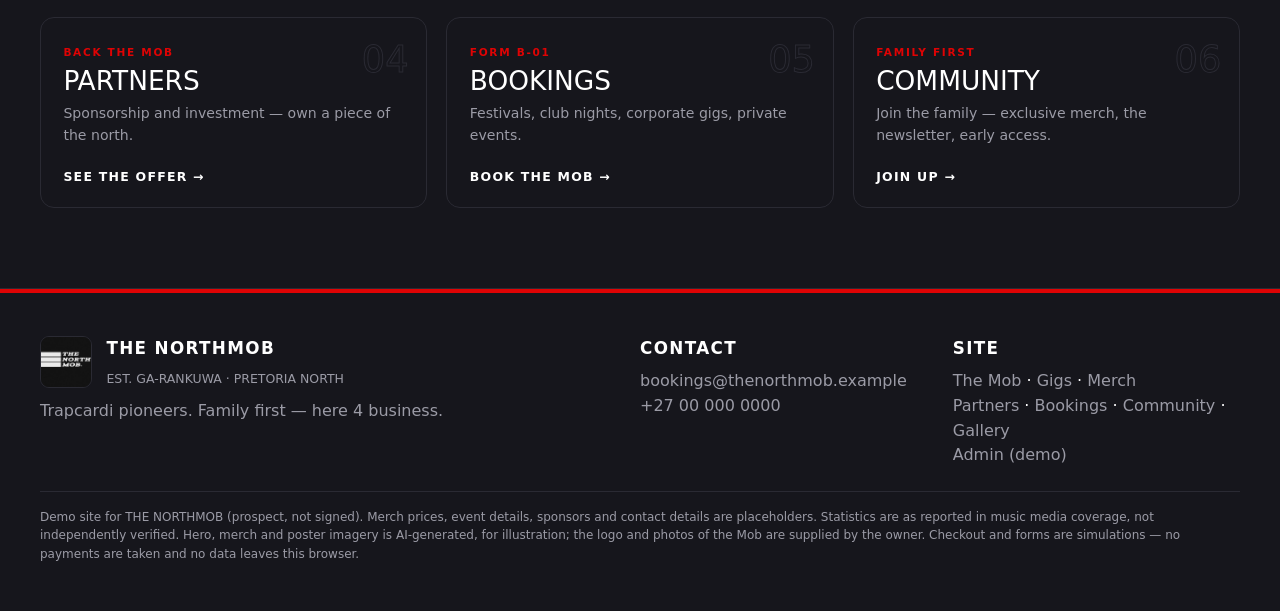
==== commit 2980e6a1: "Members area: login, exclusive shop, private parties (build 7) - Member numbers issued at signup (H4" ====
--- a/index.html
+++ b/index.html
@@ -8,7 +8,7 @@
   <meta name="theme-color" content="#0B0B0E">
   <link rel="icon" type="image/jpeg" href="assets/img/logo.jpg">
   <link rel="apple-touch-icon" href="assets/img/logo.jpg">
-  <link rel="stylesheet" href="assets/css/site.css?v=11">
+  <link rel="stylesheet" href="assets/css/site.css?v=12">
 </head>
 <body data-page="home">
 
@@ -27,6 +27,7 @@
         <a href="partners.html">Partners</a>
         <a href="bookings.html">Bookings</a>
         <a href="community.html">Community</a>
+        <a href="members.html">Members</a>
         <a href="gallery.html" class="hot">Gallery</a>
       </nav>
       <button class="cart-btn" id="cartBtn" aria-label="Open cart">
@@ -153,8 +154,8 @@
     </div>
   </footer>
 
-  <script src="assets/js/seed.js?v=6"></script>
-  <script src="assets/js/store.js?v=2"></script>
-  <script src="assets/js/site.js?v=11"></script>
+  <script src="assets/js/seed.js?v=7"></script>
+  <script src="assets/js/store.js?v=3"></script>
+  <script src="assets/js/site.js?v=13"></script>
 </body>
 </html>
--- a/assets/css/site.css
+++ b/assets/css/site.css
@@ -728,3 +728,15 @@
 }
 .storage-banner.show { display: block; }
 .upload-wrap { display: inline-block; }
+
+/* ---------- v8: members area ---------- */
+.mcard { display: flex; align-items: center; gap: 1.1rem; flex-wrap: wrap; border-left: 4px solid var(--red); }
+.mcard-mid { flex: 1; min-width: 180px; }
+.mcard-mid .member-name { font-family: var(--display); font-size: 1.5rem; text-transform: uppercase; }
+.mcard-no { font-family: var(--display); font-size: 1.9rem; color: var(--red); letter-spacing: 0.06em; }
+.mcard-right { text-align: right; margin-left: auto; }
+.login-err {
+  background: rgba(222, 3, 4, 0.14); border: 1px solid var(--red); color: var(--red);
+  border-radius: 8px; font-size: 0.82rem; font-weight: 700; padding: 0.6rem 0.8rem; margin-bottom: 0.9rem;
+}
+.product-members .product-img img { object-fit: cover; }
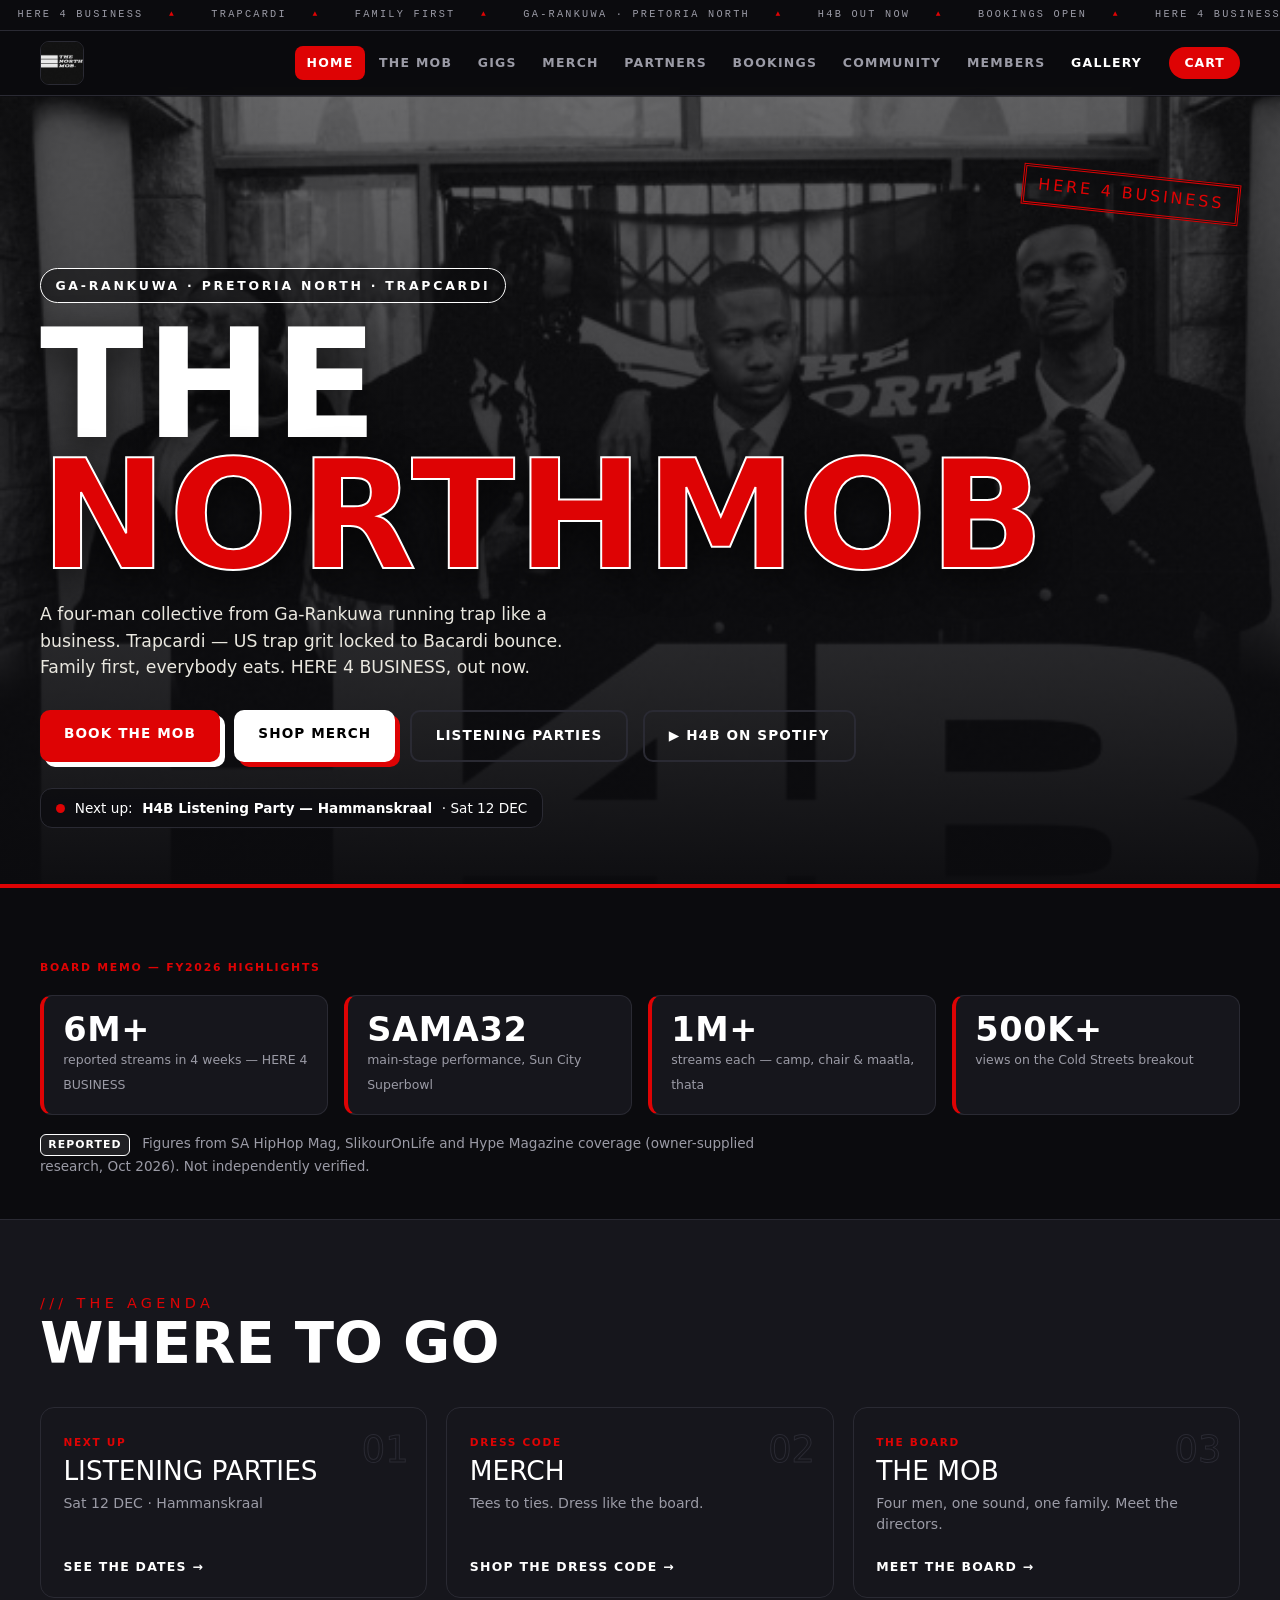
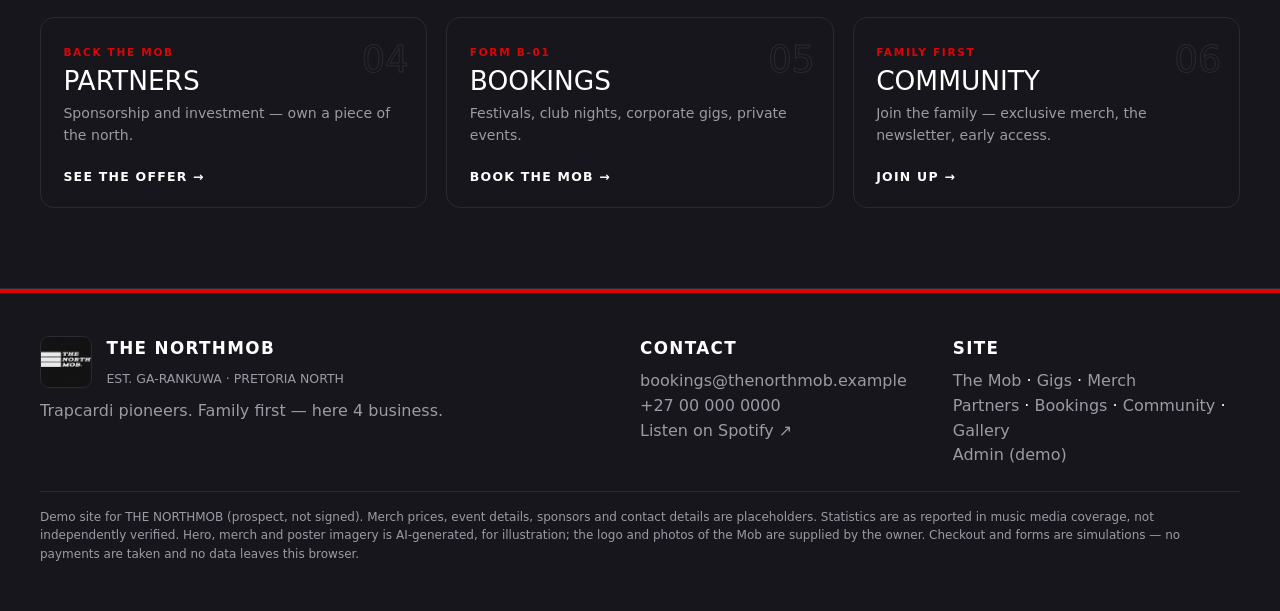
==== commit 30cfcd30: "Spotify window: hero CTA, gallery card, footer links (build 8) - Owner-supplied artist URL (clean, n" ====
--- a/index.html
+++ b/index.html
@@ -8,7 +8,7 @@
   <meta name="theme-color" content="#0B0B0E">
   <link rel="icon" type="image/jpeg" href="assets/img/logo.jpg">
   <link rel="apple-touch-icon" href="assets/img/logo.jpg">
-  <link rel="stylesheet" href="assets/css/site.css?v=12">
+  <link rel="stylesheet" href="assets/css/site.css?v=13">
 </head>
 <body data-page="home">
 
@@ -50,6 +50,7 @@
           <a class="btn btn-red" href="bookings.html">Book the Mob</a>
           <a class="btn btn-hl" href="merch.html">Shop merch</a>
           <a class="btn btn-ghost" href="gigs.html">Listening parties</a>
+          <a class="btn btn-ghost" id="heroSpotify" href="#" target="_blank" rel="noopener" style="display:none">&#9654; H4B on Spotify</a>
         </div>
         <p class="hero-chip" id="nextGig"></p>
       </div>
@@ -137,6 +138,7 @@
           <h4>Contact</h4>
           <p><a id="footEmail" href="#"></a></p>
           <p><a id="footPhone" href="#"></a></p>
+          <p><a id="footSpotify" href="#" target="_blank" rel="noopener" style="display:none">Listen on Spotify ↗</a></p>
         </div>
         <div>
           <h4>Site</h4>
@@ -154,8 +156,8 @@
     </div>
   </footer>
 
-  <script src="assets/js/seed.js?v=7"></script>
+  <script src="assets/js/seed.js?v=8"></script>
   <script src="assets/js/store.js?v=3"></script>
-  <script src="assets/js/site.js?v=13"></script>
+  <script src="assets/js/site.js?v=14"></script>
 </body>
 </html>
--- a/assets/css/site.css
+++ b/assets/css/site.css
@@ -740,3 +740,13 @@
   border-radius: 8px; font-size: 0.82rem; font-weight: 700; padding: 0.6rem 0.8rem; margin-bottom: 0.9rem;
 }
 .product-members .product-img img { object-fit: cover; }
+
+/* ---------- v9: spotify window ---------- */
+.sp-window { border-color: var(--red); }
+.sp-disc {
+  width: 64px; height: 64px; border-radius: 50%;
+  background: var(--red); color: #fff;
+  display: grid; place-items: center; font-size: 1.5rem;
+  margin: 0 auto 0.8rem;
+  box-shadow: 0 0 0 3px #fff, 0 0 0 5px var(--red);
+}
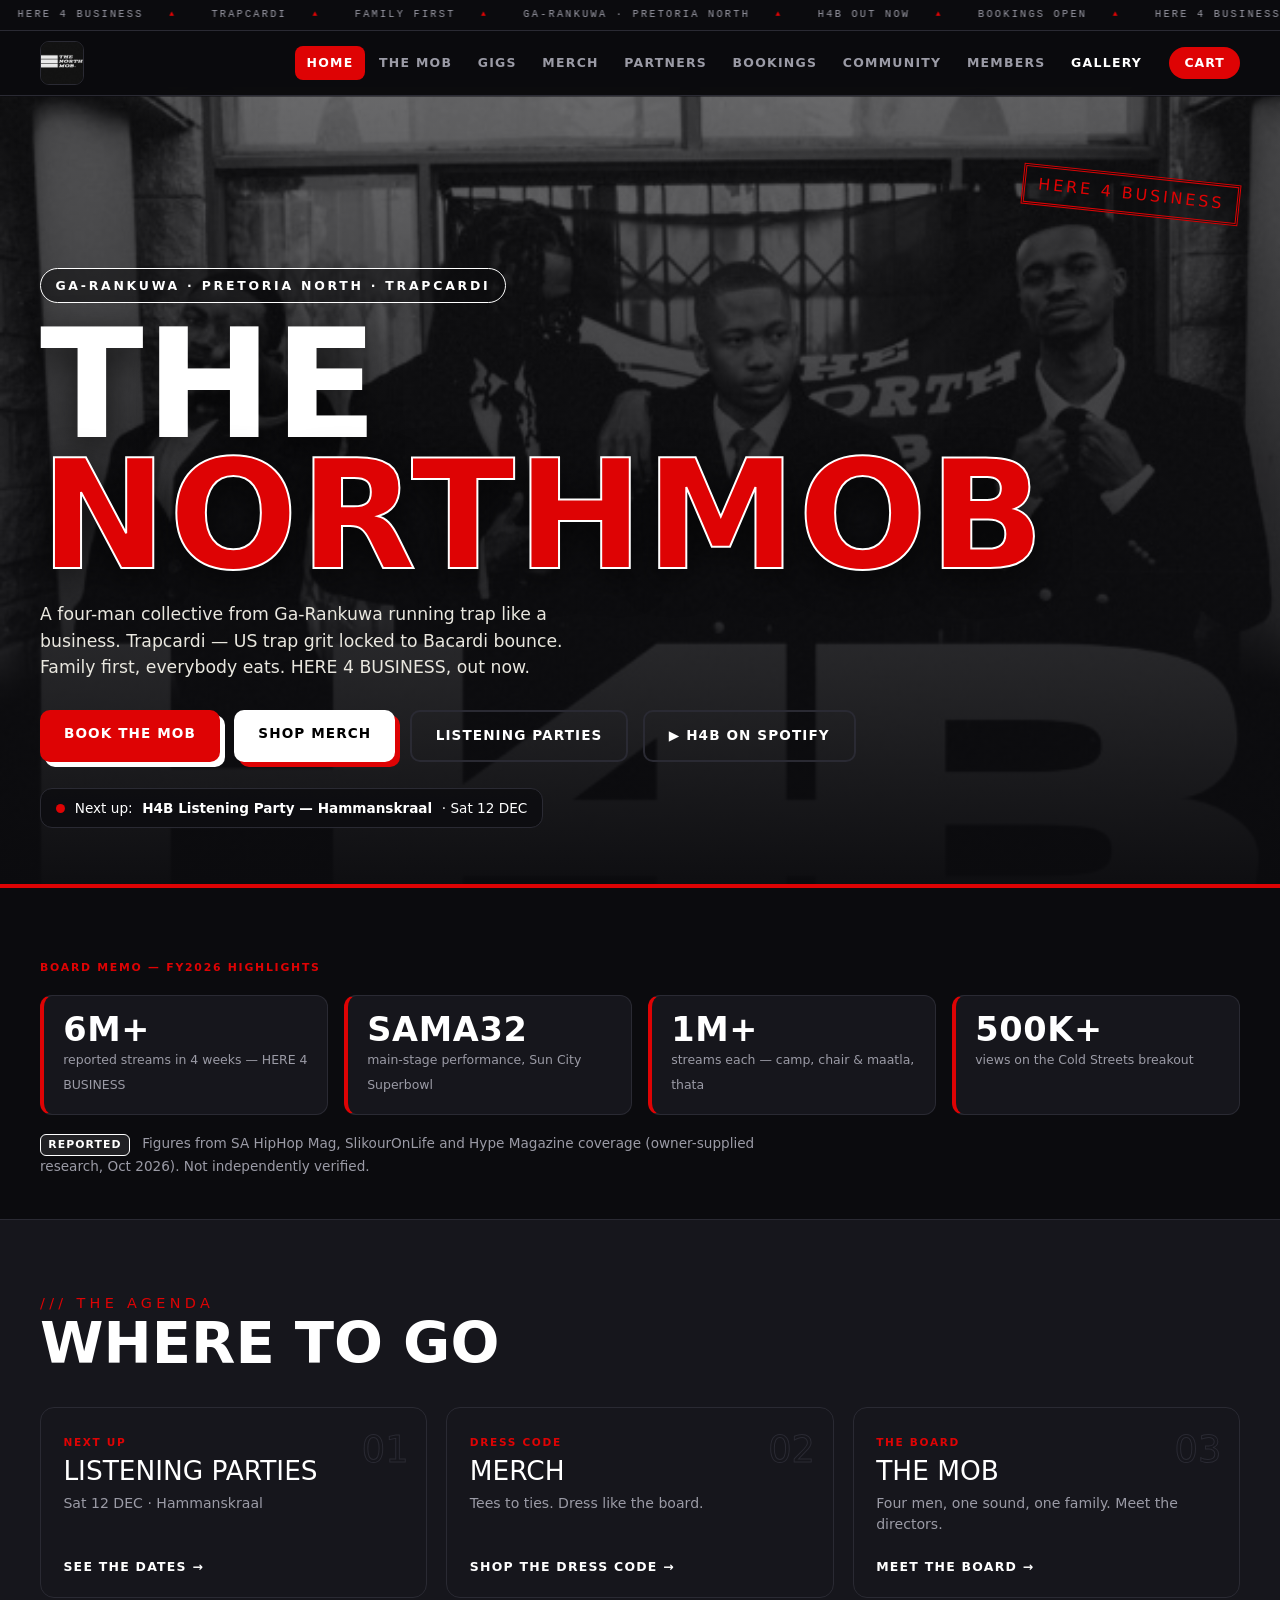
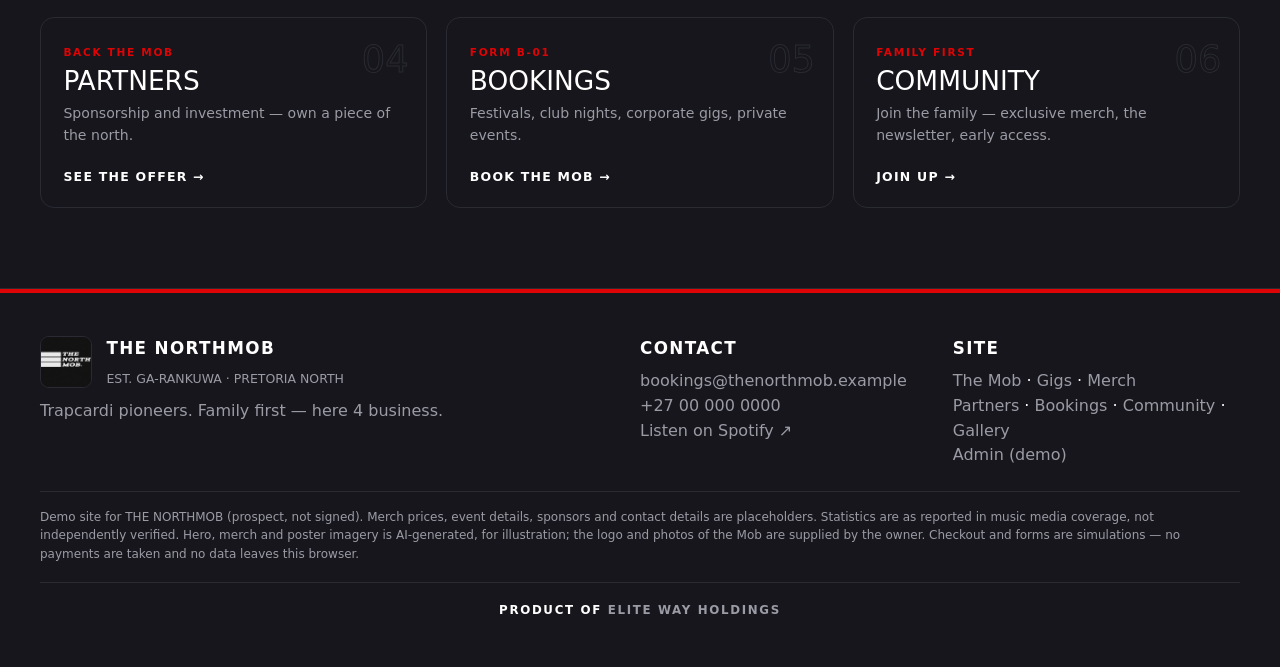
==== commit 4db4b5c4: "Footer credit: Product of Elite Way Holdings -> eliteway.co.za (build 9) - Centered credit line on a" ====
--- a/index.html
+++ b/index.html
@@ -8,7 +8,7 @@
   <meta name="theme-color" content="#0B0B0E">
   <link rel="icon" type="image/jpeg" href="assets/img/logo.jpg">
   <link rel="apple-touch-icon" href="assets/img/logo.jpg">
-  <link rel="stylesheet" href="assets/css/site.css?v=13">
+  <link rel="stylesheet" href="assets/css/site.css?v=14">
 </head>
 <body data-page="home">
 
@@ -153,6 +153,7 @@
         Hero, merch and poster imagery is AI-generated, for illustration; the logo and photos of the Mob are supplied by the owner.
         Checkout and forms are simulations — no payments are taken and no data leaves this browser.
       </p>
+      <p class="holdings">Product of <a href="https://eliteway.co.za" target="_blank" rel="noopener">Elite Way Holdings</a></p>
     </div>
   </footer>
 
--- a/assets/css/site.css
+++ b/assets/css/site.css
@@ -750,3 +750,12 @@
   margin: 0 auto 0.8rem;
   box-shadow: 0 0 0 3px #fff, 0 0 0 5px var(--red);
 }
+
+/* ---------- v10: holdings credit ---------- */
+.holdings {
+  text-align: center; margin-top: 1.2rem; padding-top: 1.1rem;
+  border-top: 1px solid var(--line);
+  font-size: 0.74rem; font-weight: 700; letter-spacing: 0.14em; text-transform: uppercase;
+}
+.holdings a { color: var(--muted); text-decoration: none; }
+.holdings a:hover { color: var(--red); }
